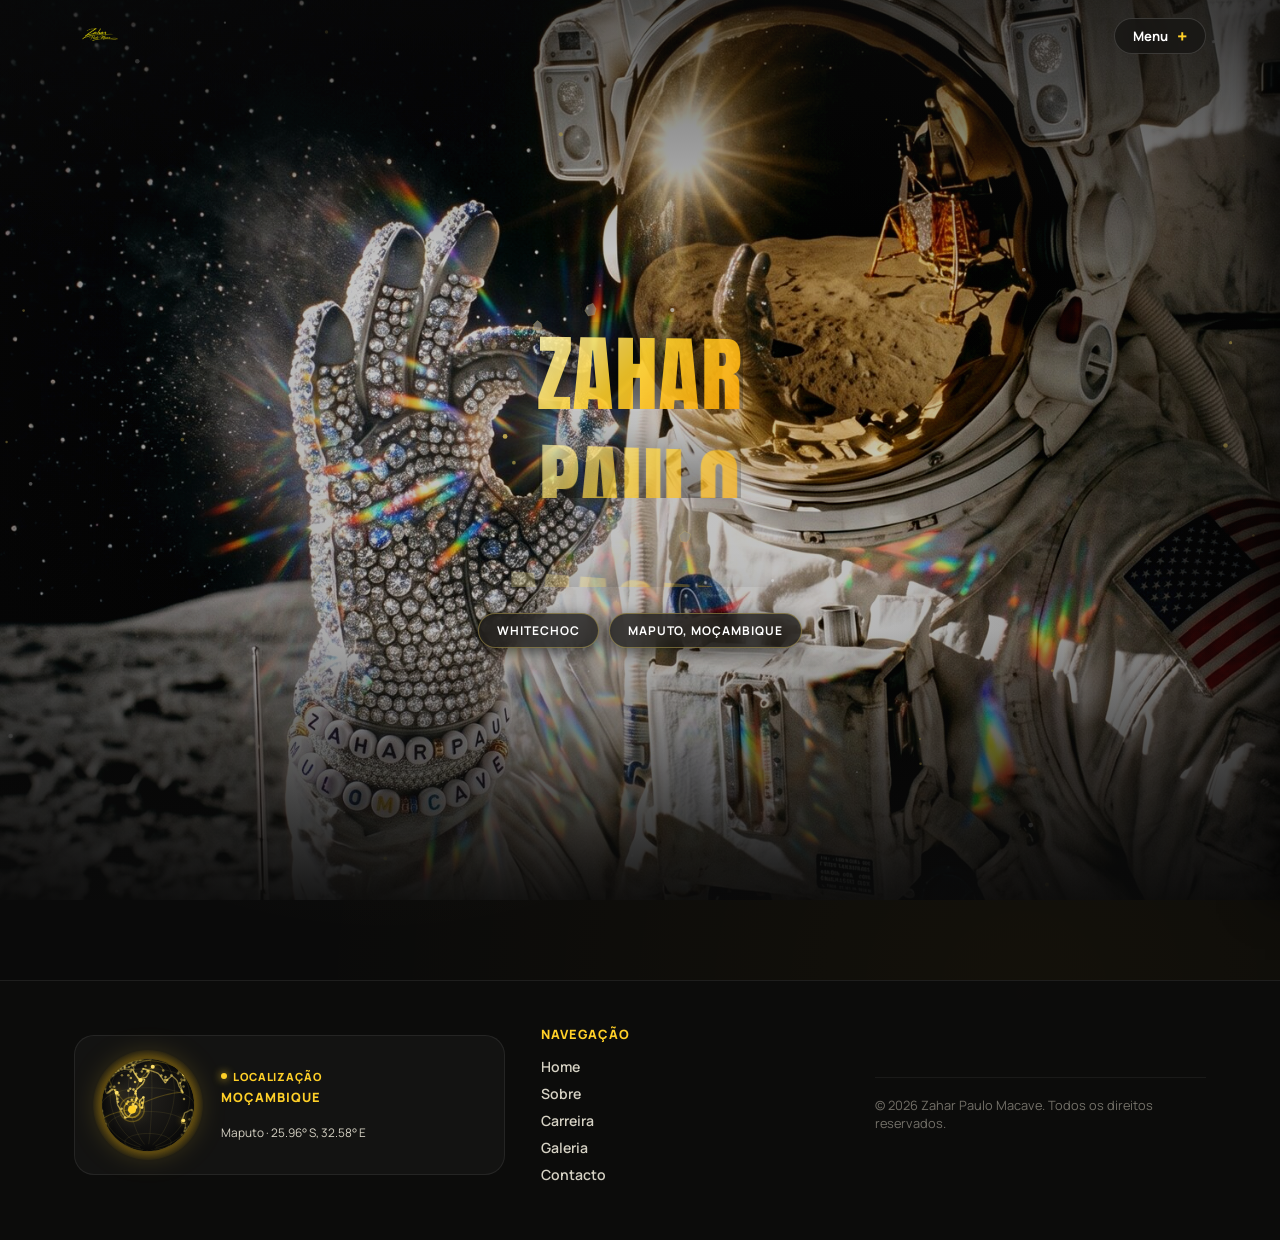
==== index.html @ 715738e6 "initial commit" ====
<!DOCTYPE html>
<html lang="pt-PT">
<head>
  <meta charset="UTF-8">
  <meta name="viewport" content="width=device-width, initial-scale=1.0">
  <title data-i18n-title="page.title.home">Zahar Paulo Macave</title>
  <meta name="description" content="Portfólio de Zahar Paulo Macave — Especialista Linux, ERPNext e Desenvolvedor de Sistemas.">
  
  <!-- Favicons -->
  <link rel="apple-touch-icon" sizes="180x180" href="signature/favicon_io/apple-touch-icon.png">
  <link rel="icon" type="image/png" sizes="32x32" href="signature/favicon_io/favicon-32x32.png">
  <link rel="icon" type="image/png" sizes="16x16" href="signature/favicon_io/favicon-16x16.png">
  <link rel="shortcut icon" href="signature/favicon_io/favicon.ico">

  <!-- Google Fonts -->
  <link rel="preconnect" href="https://fonts.googleapis.com">
  <link rel="preconnect" href="https://fonts.gstatic.com" crossorigin>
  <link href="https://fonts.googleapis.com/css2?family=Anton&family=Fraunces:ital,opsz,wght@0,9..144,400;0,9..144,500;0,9..144,600;0,9..144,700;1,9..144,500&family=Manrope:wght@400;500;600;700;800&display=swap" rel="stylesheet">
  <link rel="stylesheet" href="assets/css/style.css">
</head>
<body>

  <!-- LOADING SCREEN -->
  <div id="loader">
    <div class="loader-mark" id="loaderMark">
      <img src="assets/signature/ChatGPT Image May 13, 2026, 08_46_43 PM.png" alt="Zahar Paulo Macave">
    </div>
    <div class="loader-bar-track"><div class="loader-bar-fill" id="loaderFill"></div></div>
    <div class="loader-caption" data-i18n="home.loader_caption">Quem anda com sabios, será sabio</div>
  </div>

  <div id="site">
    <header class="site-header">
      <div class="wrap nav-inner">
        <a href="index.html" class="logo" data-page="home">
          <img src="assets/signature/ChatGPT Image May 13, 2026, 08_46_43 PM.png" alt="Zahar Paulo Macave">
        </a>
        <button class="menu-btn" id="menuBtn" aria-label="Abrir menu" aria-expanded="false" aria-controls="menuPanel">
          <span data-i18n="nav.menu">Menu</span> <span class="menu-btn-plus">+</span>
        </button>
      </div>
    </header>

    <div class="menu-backdrop" id="menuBackdrop"></div>
    <div class="menu-panel" id="menuPanel">
      <div class="menu-panel-top">
        <button class="menu-close" id="menuCloseBtn" aria-label="Fechar menu">
          <span data-i18n="nav.close">Fechar</span> <span class="menu-close-x">✕</span>
        </button>
      </div>
      <nav class="menu-panel-links">
        <a href="index.html" data-page="home"><span data-i18n="nav.home">Home</span><sup>01</sup></a>
        <a href="about.html" data-page="sobre"><span data-i18n="nav.about">Sobre</span><sup>02</sup></a>
        <a href="skills.html" data-page="carreira"><span data-i18n="nav.career">Carreira</span><sup>03</sup></a>
        <a href="galeria.html" data-page="galeria"><span data-i18n="nav.gallery">Galeria</span><sup>04</sup></a>
        <a href="contacto.html" data-page="contacto"><span data-i18n="nav.contact">Contacto</span><sup>05</sup></a>
      </nav>
      <div class="menu-panel-lang">
        <span data-i18n="lang.label">Idioma</span>
        <div class="lang-toggle">
          <button class="lang-opt active" data-lang="pt">PT</button>
          <span>/</span>
          <button class="lang-opt" data-lang="en">EN</button>
        </div>
      </div>
    </div>

    <main class="wrap">
      <!-- HOME -->
      <section class="page active" id="page-home">
        <div class="home-hero">
          <div class="home-hero-bg">
            <div class="home-bg-img" style="background-image: url('assets/imgs/pessoais/u4vl2.jpg');"></div>
            <canvas id="spaceParticles" class="home-space-canvas"></canvas>
            <div class="home-bg-overlay"></div>
          </div>
          <div class="wrap home-hero-inner">
            <div class="home-name">
              <div class="name-line-wrap"><span class="home-name-line">Zahar</span></div>
              <div class="name-line-wrap"><span class="home-name-line">Paulo</span></div>
              <div class="name-line-wrap"><span class="home-name-line">Macave</span></div>
              <div class="home-tag">
                <span class="tag-pill" data-i18n="home.tagline">Prince</span>
                <span class="tag-pill" data-i18n="home.location">Maputo, Moçambique</span>
              </div>
            </div>
          </div>
        </div>
      </section>
    </main>

    <footer class="site-footer">
      <div class="wrap">
        <div class="footer-top">
          <!-- Coluna 1: Globo Terrestre Interativo apontando para Moçambique / África -->
          <div class="footer-col">
            <div class="globe-card">
              <div class="globe-canvas-wrap">
                <canvas id="footerGlobe" width="110" height="110"></canvas>
              </div>
              <div class="globe-details">
                <span class="globe-tag">Localização</span>
                <h4 class="globe-country">Moçambique</h4>
                <span class="globe-geo">Maputo · 25.96° S, 32.58° E</span>
              </div>
            </div>
          </div>

          <!-- Coluna 2: Navegação -->
          <div class="footer-col">
            <h4 data-i18n="footer.nav.title">Navegação</h4>
            <div class="footer-links">
              <a href="index.html" data-i18n="nav.home">Home</a>
              <a href="about.html" data-i18n="nav.about">Sobre</a>
              <a href="skills.html" data-i18n="nav.career">Carreira</a>
              <a href="galeria.html" data-i18n="nav.gallery">Galeria</a>
              <a href="contacto.html" data-i18n="nav.contact">Contacto</a>
            </div>
          </div>

          

        <div class="footer-bottom">
          <p>© <span id="year"></span> Zahar Paulo Macave. <span data-i18n="footer.rights">Todos os direitos reservados.</span></p>
        </div>
      </div>
    </footer>
  </div>

  <script src="https://cdnjs.cloudflare.com/ajax/libs/gsap/3.12.5/gsap.min.js"></script>
  <script src="assets/js/index.js"></script>
</body>
</html>
---- assets/css/style.css ----
:root{
    --bg:#FAF9F5;
    --bg-alt:#F2F0E9;
    --ink:#1C1B18;
    --muted:#D6D2C4;
    --line:rgba(255,255,255,0.1);
    --card:#161513;

    /* PALETA AMARELO COM GRADIENTE */
    --yellow-light:#FFF275;
    --yellow:#FFD028;
    --yellow-deep:#F5AF19;
    --yellow-dark:#E6A100;
    --yellow-grad:linear-gradient(135deg, #FFE169 0%, #FFB800 60%, #FFA000 100%);
    --yellow-grad-text:linear-gradient(135deg, #FFF7B2 0%, #FFD028 45%, #FFA500 100%);
    --yellow-glow:rgba(255, 184, 0, 0.35);

    --green:#8FE3A0;
    --green-deep:#4CAF6C;
    --coral:#FF9E6D;
    --coral-deep:#E77A45;
    --radius-lg:24px;
    --radius-md:16px;
    --radius-sm:10px;
    --shadow:0 1px 2px rgba(0,0,0,0.3), 0 14px 32px -12px rgba(0,0,0,0.5);

    --home-bg:#0A0A0A;
    --home-bg-2:#141311;
  }

  *{margin:0;padding:0;box-sizing:border-box;}

  html{
    scroll-behavior:smooth;
  }

  body{
    font-family:'Manrope', sans-serif;
    background:
      radial-gradient(ellipse at 30% 20%, rgba(255,225,105,0.06), transparent 50%),
      radial-gradient(ellipse at 80% 80%, rgba(255,184,0,0.04), transparent 50%),
      var(--home-bg);
    color:#FFFFFF;
    min-height:100vh;
    display:flex;
    flex-direction:column;
    overflow-x:hidden;
    -webkit-font-smoothing:antialiased;
  }

  body.page-about{
    background:
      linear-gradient(rgba(10, 10, 10, 0.78), rgba(10, 10, 10, 0.85)),
      url('../imgs/background/download (4).jpg') no-repeat center center / cover fixed;
  }

  body.page-about .plain-card{
    background:rgba(21,20,18,0.85);
    backdrop-filter:blur(8px);
    -webkit-backdrop-filter:blur(8px);
  }

  body.page-gallery{
    background:
      linear-gradient(rgba(10, 10, 10, 0.8), rgba(10, 10, 10, 0.88)),
      url('../imgs/background/Taehyun.jpg') no-repeat center center / cover fixed;
  }

  body.page-skills{
    background:
      linear-gradient(rgba(10, 10, 10, 0.8), rgba(10, 10, 10, 0.88)),
      url('../imgs/background/Lego\ The\ Matrix.jpg') no-repeat center center / cover fixed;
  }

  body.page-contact{
    background:
      linear-gradient(rgba(10, 10, 10, 0.8), rgba(10, 10, 10, 0.88)),
      url('../imgs/background/344455071523983609.jpg') no-repeat center center / cover fixed;
  }

  h1,h2,h3,.display{
    font-family:'Fraunces', serif;
    letter-spacing:-0.01em;
    color:#FFFFFF;
  }

  a{color:inherit;text-decoration:none;}
  ul{list-style:none;}
  button{font-family:inherit;cursor:pointer;}

  /* ---------------- LOADING SCREEN ---------------- */
  #loader{
    position:fixed;inset:0;
    background:var(--home-bg);
    z-index:9999;
    display:flex;
    flex-direction:column;
    align-items:center;
    justify-content:center;
    gap:24px;
    opacity:1;
    visibility:visible;
    transition:opacity .7s cubic-bezier(.4,0,.2,1), visibility .7s cubic-bezier(.4,0,.2,1);
  }
  #loader.hidden{
    opacity:0;
    visibility:hidden;
    pointer-events:none;
  }

  .loader-mark{
    width:min(55vw, 320px);
  }
  .loader-mark img{
    width:100%;
    height:auto;
    display:block;
    filter:invert(80%) sepia(85%) saturate(1400%) hue-rotate(350deg) brightness(105%) contrast(105%);
    clip-path:inset(0 100% 0 0);
    animation:signIn 1.6s cubic-bezier(.2,.8,.2,1) forwards;
  }
  @keyframes signIn{to{clip-path:inset(0 0% 0 0);}}

  .loader-bar-track{
    width:180px;
    height:5px;
    border-radius:99px;
    background:rgba(255,255,255,0.12);
    overflow:hidden;
  }
  .loader-bar-fill{
    height:100%;
    width:0%;
    border-radius:99px;
    background:var(--yellow-grad);
    transition:width .15s linear;
  }
  .loader-caption{
    font-size:.75rem;
    letter-spacing:.14em;
    text-transform:uppercase;
    color:var(--muted);
    font-weight:600;
  }

  #site{
    opacity:1;
    min-height:100vh;
    display:flex;
    flex-direction:column;
    justify-content:space-between;
    transition:opacity .4s ease;
  }

  /* ---------------- LAYOUT / CHIP ---------------- */
  .wrap{
    max-width:1180px;
    width:100%;
    margin:0 auto;
    padding:0 24px;
  }
  main.wrap{
    padding-top:100px;
    flex:1;
  }

  .chip{
    display:inline-flex;
    align-items:center;
    gap:8px;
    background:rgba(255, 208, 40, 0.08);
    border:1px solid rgba(255, 208, 40, 0.25);
    color:var(--yellow);
    font-size:.7rem;
    font-weight:800;
    letter-spacing:.08em;
    text-transform:uppercase;
    padding:5px 14px;
    border-radius:99px;
  }
  .chip.alt{
    background:rgba(255, 255, 255, 0.05);
    border:1px solid rgba(255, 255, 255, 0.15);
    color:#E2DFD8;
  }
  .chip.coral{background:rgba(255, 158, 109, 0.1); border:1px solid rgba(255, 158, 109, 0.3); color:var(--coral);}
  .chip.outline{background:rgba(255,255,255,0.05);border:1px solid rgba(255,255,255,0.12);color:#E2DFD8;}

  /* ---------------- HEADER (TRANSPARENTE) ---------------- */
  header.site-header{
    position:fixed;top:0;left:0;right:0;z-index:300;
    background:transparent;
    backdrop-filter:none;
    -webkit-backdrop-filter:none;
    border-bottom:none;
    pointer-events:none;
  }
  header.site-header .nav-inner{
    max-width:1180px;
    margin:0 auto;
    padding:18px 24px;
    display:flex;
    align-items:center;
    justify-content:space-between;
    pointer-events:auto;
  }
  .logo{
    display:flex;align-items:center;
  }
  .logo img{
    height:36px;
    width:auto;
    display:block;
    filter:invert(80%) sepia(85%) saturate(1400%) hue-rotate(350deg) brightness(105%) contrast(105%);
    transition:transform .25s ease;
  }
  .logo:hover img{
    transform:scale(1.04);
  }

  /* ---- Menu Button (Leve & Ágil) ---- */
  .menu-btn{
    display:inline-flex;
    align-items:center;gap:8px;
    background:rgba(24,23,21,0.85);
    backdrop-filter:blur(10px);
    -webkit-backdrop-filter:blur(10px);
    color:#fff;
    border:1px solid rgba(255,255,255,0.15);
    padding:8px 18px;
    border-radius:99px;
    font-size:.82rem;
    font-weight:700;
    letter-spacing:.02em;
    transition:transform .2s ease, border-color .2s ease, box-shadow .2s ease, background .2s ease;
    cursor:pointer;
  }
  .menu-btn:hover{
    background:#22201D;
    border-color:var(--yellow);
    transform:translateY(-1px);
    box-shadow:0 4px 16px -2px var(--yellow-glow);
  }
  .menu-btn:active{
    transform:scale(0.97);
  }
  .menu-btn-plus{
    display:inline-block;
    color:var(--yellow);
    font-size:1.15rem;
    line-height:1;
    font-weight:800;
    transition:transform .3s ease;
  }
  .menu-btn.open .menu-btn-plus{
    transform:rotate(135deg);
  }

  /* ---- Sliding Menu Panel (Leve, Rápido e Elegante) ---- */
  .menu-backdrop{
    position:fixed;inset:0;
    background:rgba(0,0,0,0.6);
    z-index:490;
    opacity:0;visibility:hidden;
    transition:opacity .3s ease, visibility .3s ease;
  }
  .menu-backdrop.open{
    opacity:1;visibility:visible;
  }

  .menu-panel{
    position:fixed;top:0;right:0;bottom:0;
    width:min(340px, 85vw);
    background:#141312;
    border-left:1px solid rgba(255,255,255,0.1);
    z-index:500;
    padding:22px 26px 28px;
    display:flex;flex-direction:column;
    transform:translateX(100%);
    transition:transform .32s cubic-bezier(0.2, 0.9, 0.3, 1);
    box-shadow:-15px 0 40px rgba(0,0,0,0.6);
    will-change:transform;
  }
  .menu-panel.open{
    transform:translateX(0);
  }

  .menu-panel-top{
    display:flex;justify-content:flex-end;align-items:center;
    margin-bottom:20px;
  }
  .menu-close{
    display:inline-flex;
    align-items:center;gap:8px;
    background:rgba(24,23,21,0.85);
    backdrop-filter:blur(10px);
    -webkit-backdrop-filter:blur(10px);
    color:#fff;
    border:1px solid rgba(255,255,255,0.15);
    padding:8px 18px;
    border-radius:99px;
    font-size:.82rem;
    font-weight:700;
    letter-spacing:.02em;
    transition:transform .2s ease, border-color .2s ease, box-shadow .2s ease, background .2s ease;
    cursor:pointer;
  }
  .menu-close:hover{
    background:#22201D;
    border-color:var(--yellow);
    transform:translateY(-1px);
    box-shadow:0 4px 16px -2px var(--yellow-glow);
  }
  .menu-close:active{
    transform:scale(0.97);
  }
  .menu-close-x{
    display:inline-block;
    color:var(--yellow);
    font-size:1.15rem;
    line-height:1;
    font-weight:800;
    transition:transform .3s ease;
  }
  .menu-close:hover .menu-close-x{
    transform:rotate(90deg);
  }

  /* ---- Menu Links ---- */
  .menu-panel-links{
    display:flex;flex-direction:column;
    gap:4px;
    flex:1;
    justify-content:center;
  }
  .menu-panel-links a{
    display:flex;align-items:baseline;justify-content:space-between;
    text-align:left;background:none;border:none;
    font-family:'Anton', sans-serif;
    font-weight:400;
    text-transform:uppercase;
    letter-spacing:.02em;
    font-size:clamp(1.6rem, 5vw, 2.1rem);
    color:rgba(255,255,255,0.8);
    padding:10px 8px;
    border-radius:8px;
    transition:color .2s ease, transform .2s ease, background .2s ease;
  }
  .menu-panel-links a sup{
    font-family:'Manrope',sans-serif;
    font-size:.75rem;
    font-weight:800;
    color:var(--yellow);
    transition:color .2s ease;
  }
  .menu-panel-links a:hover{
    color:var(--yellow-light);
    transform:translateX(6px);
    background:rgba(255,255,255,0.03);
  }
  .menu-panel-links a:hover sup{
    color:#fff;
  }
  .menu-panel-links a.active{
    background:var(--yellow-grad-text);
    -webkit-background-clip:text;
    -webkit-text-fill-color:transparent;
  }
  .menu-panel-links a.active sup{
    color:var(--yellow);
    -webkit-text-fill-color:var(--yellow);
  }

  /* ---- Menu Language Box ---- */
  .menu-panel-lang{
    display:flex;align-items:center;justify-content:space-between;
    border:1px solid rgba(255,255,255,0.1);
    border-radius:99px;
    padding:10px 18px;
    margin-top:16px;
    background:rgba(255,255,255,0.03);
  }
  .menu-panel-lang > span{
    font-size:.7rem;font-weight:800;letter-spacing:.08em;text-transform:uppercase;color:var(--muted);
  }
  .lang-toggle{display:flex;align-items:center;gap:4px;font-size:.82rem;font-weight:700;color:var(--muted);}
  .lang-opt{
    background:none;border:none;color:var(--muted);font-weight:700;font-size:.82rem;
    padding:4px 9px;border-radius:99px;
    transition:all .2s ease;
    cursor:pointer;
  }
  .lang-opt:hover{color:#fff;}
  .lang-opt.active{
    color:#141311;
    background:var(--yellow-grad);
    font-weight:800;
    box-shadow:0 2px 8px var(--yellow-glow);
  }

  /* ---------------- PAGES ---------------- */
  .page{
    display:block;
    animation:fadeUp .4s ease both;
  }
  @keyframes fadeUp{from{opacity:0;transform:translateY(10px);}to{opacity:1;transform:translateY(0);}}

  section{padding:40px 0 80px;}
  .section-tight{padding:20px 0 80px;}

  .eyebrow-row{
    display:flex;align-items:center;gap:14px;margin-bottom:16px;
  }
  .eyebrow-row .rule{flex:1;height:1px;background:var(--line);}

  h2.section-title{
    font-size:clamp(1.8rem,3.2vw,2.6rem);
    font-weight:600;
    max-width:680px;
    margin-bottom:12px;
    line-height:1.2;
    color:#FFFFFF;
  }
  p.section-lede{
    color:#E2DFD8;
    font-size:1.05rem;
    max-width:640px;
    line-height:1.65;
    font-weight:400;
  }

  .btn{
    display:inline-flex;align-items:center;gap:8px;
    padding:12px 24px;
    border-radius:99px;
    font-weight:800;
    font-size:.88rem;
    border:none;
    transition:all .2s ease;
    cursor:pointer;
  }
  .btn-primary{
    background:var(--yellow-grad);
    color:#141311;
  }
  .btn-primary:hover{
    transform:translateY(-2px);
    box-shadow:0 6px 20px -2px var(--yellow-glow);
  }
  .btn-ghost{background:transparent;border:1.5px solid rgba(255,255,255,0.2);color:#fff;}
  .btn-ghost:hover{border-color:var(--yellow);color:var(--yellow);}

  /* ---- HOME HERO (Imagem Compacta) ---- */
  #page-home{padding-top:0;margin-top:-100px;}
  .home-hero{
    position:relative;
    margin:-100px calc(50% - 50vw) 0;
    width:100vw;
    min-height:100vh;
    background:var(--home-bg);
    overflow:hidden;
    display:flex;
    align-items:center;
    padding:100px 0 30px;
  }
  .home-hero-bg{
    position:absolute;
    inset:0;
    width:100%;
    height:100%;
    overflow:hidden;
    pointer-events:none;
  }
  .home-bg-img{
    position:absolute;
    inset:0;
    width:100%;
    height:100%;
    background-size:cover;
    background-position:center center;
    background-repeat:no-repeat;
    opacity:0.96;
    filter:contrast(1.1) brightness(0.96);
  }
  .home-space-canvas{
    position:absolute;
    inset:0;
    width:100%;
    height:100%;
    z-index:2;
    pointer-events:none;
  }
  .home-bg-overlay{
    position:absolute;
    inset:0;
    z-index:3;
    background:
      linear-gradient(to bottom, rgba(10,10,10,0.6) 0%, rgba(10,10,10,0.15) 30%, rgba(10,10,10,0.2) 70%, rgba(10,10,10,0.92) 100%),
      radial-gradient(circle at 50% 45%, transparent 35%, rgba(10,10,10,0.55) 100%);
    pointer-events:none;
  }
  .home-hero-inner{
    position:relative;
    z-index:4;
    width:100%;
    display:flex;
    flex-direction:column;
    justify-content:center;
    align-items:center;
    text-align:center;
    min-height:calc(100vh - 160px);
  }
  .home-name{
    display:flex;
    flex-direction:column;
    align-items:center;
    gap:2px;
    perspective:1000px;
  }
  .name-line-wrap{
    overflow:hidden;
    display:block;
    padding-bottom:4px;
  }
  .home-name-line{
    font-family:'Anton', sans-serif;
    font-weight:400;
    text-transform:uppercase;
    background:var(--yellow-grad-text);
    -webkit-background-clip:text;
    -webkit-text-fill-color:transparent;
    font-size:clamp(2.8rem, 7vw, 5.4rem);
    line-height:.96;
    letter-spacing:.005em;
    display:block;
    filter:drop-shadow(0 4px 20px rgba(0,0,0,0.9));
    will-change:transform, opacity;
  }
  
  .home-tag{
    display:flex;
    align-items:center;
    justify-content:center;
    gap:10px;
    margin-top:24px;
    flex-wrap:wrap;
  }
  .home-tag .tag-pill{
    background:rgba(20,19,18,0.75);
    backdrop-filter:blur(8px);
    -webkit-backdrop-filter:blur(8px);
    border:1px solid rgba(255,225,105,0.35);
    color:#fff;
    font-size:.75rem;
    font-weight:700;
    letter-spacing:.08em;
    text-transform:uppercase;
    padding:8px 18px;
    border-radius:99px;
    box-shadow:0 4px 16px rgba(0,0,0,0.6);
  }

  @media (max-width:900px){
    .home-hero{align-items:center;padding-top:130px;}
    .home-hero-inner{min-height:auto;padding-bottom:40px;}
    .home-bg-img{background-position:center center;}
    .home-tag{margin-top:20px;}
  }

  /* ---- GENERIC CARD GRID (Sobre / Pessoal) ---- */
  .grid-2{display:grid;grid-template-columns:1fr 1fr;gap:20px;}
  .grid-3{display:grid;grid-template-columns:repeat(3,1fr);gap:20px;}
  @media (max-width:860px){.grid-2, .grid-3{grid-template-columns:1fr;}}

  .plain-card{
    background:#151412;
    border:1px solid rgba(255,255,255,0.1);
    border-radius:var(--radius-md);
    padding:24px;
    box-shadow:var(--shadow);
    transition:border-color .25s ease, transform .25s ease;
  }
  .plain-card:hover{
    border-color:var(--yellow);
    transform:translateY(-3px);
  }
  .plain-card h3{font-size:1.18rem;font-weight:600;margin-bottom:8px;color:#FFFFFF;}
  .plain-card p{color:#DDD9CE;font-size:.94rem;line-height:1.6;}

  .moz-card{
    display:flex;
    flex-direction:column;
    gap:6px;
    position:relative;
  }
  .moz-card-icon{
    font-size:2rem;
    line-height:1;
    margin-bottom:6px;
  }

  /* ---- IDIOMAS / GRAPHIC BARS ---- */
  .lang-card{
    display:flex;
    flex-direction:column;
    justify-content:space-between;
  }
  .lang-card-header{
    display:flex;
    align-items:center;
    justify-content:space-between;
    margin-bottom:14px;
  }
  .lang-badge{
    display:inline-block;
    font-size:.7rem;
    font-weight:700;
    letter-spacing:.06em;
    text-transform:uppercase;
    padding:3px 10px;
    border-radius:99px;
    margin-top:4px;
    background:rgba(255, 255, 255, 0.05);
    border:1px solid rgba(255, 255, 255, 0.12);
    color:var(--muted);
  }
  .lang-badge.native{
    background:rgba(255, 208, 40, 0.08);
    border:1px solid rgba(255, 208, 40, 0.25);
    color:var(--yellow);
  }
  .lang-badge.intermediate{
    background:rgba(255, 255, 255, 0.05);
    border:1px solid rgba(255, 255, 255, 0.15);
    color:#D0CCC0;
  }
  .lang-percent{
    font-family:'Manrope', sans-serif;
    font-weight:800;
    font-size:1.2rem;
    color:var(--yellow);
    letter-spacing:.02em;
  }
  .lang-bar-track{
    width:100%;
    height:6px;
    border-radius:99px;
    background:rgba(255,255,255,0.08);
    overflow:hidden;
    position:relative;
  }
  .lang-bar-fill{
    height:100%;
    border-radius:99px;
    background:var(--yellow-grad);
    transition:width 1s cubic-bezier(0.2, 0.8, 0.2, 1);
  }

  .avatar{
    width:96px;height:96px;border-radius:22px;
    background:var(--yellow-grad);
    display:flex;align-items:center;justify-content:center;
    font-family:'Fraunces',serif;font-size:2rem;font-weight:800;color:#141311;
    box-shadow:var(--shadow);
    flex-shrink:0;
  }
  .about-head{display:flex;gap:20px;align-items:center;margin-bottom:32px;flex-wrap:wrap;}

  .tag-row{display:flex;flex-wrap:wrap;gap:8px;margin-top:14px;}

  /* ---- SKILLS SHOWCASE & INFINITE MARQUEE ---- */
  .skills-showcase-section{
    margin-bottom:48px;
    padding:10px 0 24px;
    background:transparent;
    border:none;
    position:relative;
    overflow:hidden;
  }

  .skills-showcase-header{
    text-align:center;
    margin-bottom:34px;
    position:relative;
    z-index:2;
  }

  .skills-neon-title{
    font-family:'Fraunces', 'Anton', serif;
    font-size:clamp(2.4rem, 6vw, 3.8rem);
    font-weight:900;
    letter-spacing:0.08em;
    text-transform:uppercase;
    color:var(--yellow);
    background:var(--yellow-grad-text);
    -webkit-background-clip:text;
    -webkit-text-fill-color:transparent;
    filter:drop-shadow(0 0 20px rgba(255, 208, 40, 0.45));
    margin-bottom:8px;
    line-height:1.1;
  }

  .skills-showcase-subtitle{
    font-size:1.05rem;
    color:#E2DFD8;
    font-weight:500;
    letter-spacing:0.03em;
  }

  .marquee-wrapper{
    display:flex;
    flex-direction:column;
    gap:22px;
    width:100%;
    overflow:hidden;
    position:relative;
    z-index:2;
    mask-image:linear-gradient(to right, transparent 0%, black 8%, black 92%, transparent 100%);
    -webkit-mask-image:linear-gradient(to right, transparent 0%, black 8%, black 92%, transparent 100%);
  }

  .marquee-row{
    display:flex;
    overflow:hidden;
    user-select:none;
    -webkit-user-select:none;
    width:100%;
  }

  .marquee-track{
    display:flex;
    align-items:center;
    gap:22px;
    width:max-content;
    will-change:transform;
  }

  .marquee-left .marquee-track{
    animation:marqueeLeft 28s linear infinite;
  }

  .marquee-right .marquee-track{
    animation:marqueeRight 28s linear infinite;
  }

  .marquee-row:hover .marquee-track{
    animation-play-state:paused;
  }

  @keyframes marqueeLeft{
    0%{transform:translate3d(0, 0, 0);}
    100%{transform:translate3d(-50%, 0, 0);}
  }

  @keyframes marqueeRight{
    0%{transform:translate3d(-50%, 0, 0);}
    100%{transform:translate3d(0, 0, 0);}
  }

  .tech-badge{
    width:66px;
    height:66px;
    border-radius:18px;
    background:rgba(255, 255, 255, 0.035);
    border:1px solid rgba(255, 255, 255, 0.07);
    display:flex;
    align-items:center;
    justify-content:center;
    position:relative;
    transition:transform .28s ease, border-color .28s ease, box-shadow .28s ease, background .28s ease;
    flex-shrink:0;
    cursor:pointer;
    box-shadow:0 4px 14px rgba(0,0,0,0.25);
  }

  .tech-badge-icon{
    width:42px;
    height:42px;
    display:flex;
    align-items:center;
    justify-content:center;
  }

  .tech-badge-icon img{
    max-width:100%;
    max-height:100%;
    width:auto;
    height:auto;
    object-fit:contain;
    display:block;
    border-radius:6px;
    filter:drop-shadow(0 2px 5px rgba(0,0,0,0.4));
    transition:transform .28s ease, filter .28s ease;
  }

  .tech-badge:hover{
    transform:translateY(-6px) scale(1.12);
    border-color:var(--yellow);
    background:rgba(255, 208, 40, 0.12);
    box-shadow:0 12px 28px -4px rgba(255, 208, 40, 0.35), 0 0 16px var(--yellow-glow);
  }

  .tech-badge:hover .tech-badge-icon img{
    transform:scale(1.08);
  }

  .tech-badge-name{
    position:absolute;
    bottom:-30px;
    left:50%;
    transform:translateX(-50%) translateY(4px);
    background:#161513;
    border:1px solid rgba(255, 208, 40, 0.45);
    color:#FFFFFF;
    font-size:.72rem;
    font-weight:700;
    padding:4px 8px;
    border-radius:6px;
    white-space:nowrap;
    opacity:0;
    pointer-events:none;
    transition:opacity .2s ease, transform .2s ease;
    z-index:20;
    box-shadow:0 6px 14px rgba(0,0,0,0.7);
  }

  .tech-badge:hover .tech-badge-name{
    opacity:1;
    transform:translateX(-50%) translateY(0);
  }

  .project-tags{
    display:flex;
    flex-wrap:wrap;
    gap:6px;
    margin-top:12px;
  }
  .p-tag{
    font-size:.7rem;
    font-weight:700;
    color:var(--yellow);
    background:rgba(255, 208, 40, 0.08);
    border:1px solid rgba(255, 208, 40, 0.2);
    padding:3px 10px;
    border-radius:99px;
    letter-spacing:.02em;
  }

  /* ---- PROJETOS DESENVOLVIDOS (CARDS VERTICAIS EM GRID 3 COLUNAS) ---- */
  .projects-grid{
    display:grid;
    grid-template-columns:repeat(3, 1fr);
    gap:22px;
    margin-top:24px;
    margin-bottom:48px;
  }
  @media (max-width:990px){
    .projects-grid{
      grid-template-columns:repeat(2, 1fr);
    }
  }
  @media (max-width:640px){
    .projects-grid{
      grid-template-columns:1fr;
    }
  }

  .project-card{
    background:#141312;
    border:1px solid rgba(255,255,255,0.08);
    border-radius:22px;
    overflow:hidden;
    display:flex;
    flex-direction:column;
    height:100%;
    box-shadow:var(--shadow);
    transition:transform .3s ease, border-color .3s ease, box-shadow .3s ease;
  }
  .project-card:hover{
    transform:translateY(-6px);
    border-color:var(--yellow);
    box-shadow:0 18px 40px -10px rgba(0,0,0,0.8), 0 0 20px -4px var(--yellow-glow);
  }

  .project-card-media{
    position:relative;
    background:#0E0D0C;
    overflow:hidden;
    display:flex;
    align-items:center;
    justify-content:center;
    height:210px;
    width:100%;
    flex-shrink:0;
    border-bottom:1px solid rgba(255,255,255,0.06);
  }

  .project-card-media img{
    width:100%;
    height:100%;
    object-fit:cover;
    display:block;
    transition:transform .5s cubic-bezier(0.2, 0.8, 0.2, 1);
  }
  .project-card:hover .project-card-media img{
    transform:scale(1.05);
  }

  .project-card-body{
    padding:24px 22px;
    display:flex;
    flex-direction:column;
    justify-content:space-between;
    background:#161513;
  }
  .project-card-meta{
    margin-bottom:0;
  }
  .project-card-category{
    font-size:.76rem;
    font-weight:800;
    letter-spacing:.08em;
    text-transform:uppercase;
    color:var(--yellow);
    display:inline-block;
    margin-bottom:8px;
  }
  .project-card-title{
    font-size:1.24rem;
    font-weight:700;
    color:#FFFFFF;
    font-family:'Fraunces', serif;
    margin-bottom:10px;
    line-height:1.3;
    letter-spacing:-0.01em;
  }
  .project-card-desc{
    font-size:.92rem;
    color:#E0DCD3;
    line-height:1.6;
    margin-bottom:0;
    font-weight:400;
  }

  @media (max-width:768px){
    .skills-showcase-section{padding:10px 0 20px;margin-bottom:34px;}
    .skills-neon-title{font-size:2.2rem;}
    .skills-showcase-subtitle{font-size:.9rem;margin-bottom:24px;}
    .tech-badge{width:56px;height:56px;border-radius:14px;}
    .tech-badge-icon{width:34px;height:34px;}
    .marquee-track{gap:16px;}
    .marquee-wrapper{gap:16px;}
  }

  /* ---- TIMELINE (Carreira & Projetos) ---- */
  .timeline{position:relative;padding-left:32px;}
  .timeline::before{
    content:"";position:absolute;left:8px;top:6px;bottom:6px;width:2px;background:rgba(255,255,255,0.1);
  }
  .t-item{position:relative;padding-bottom:40px;}
  .t-item:last-child{padding-bottom:0;}
  .t-dot{
    position:absolute;left:-32px;top:2px;
    width:18px;height:18px;border-radius:6px;
    background:var(--yellow-grad);
    border:3px solid var(--home-bg);
    box-shadow:0 0 0 1px rgba(255,225,105,0.3);
  }
  .t-item:nth-child(3n+2) .t-dot{background:var(--green);}
  .t-item:nth-child(3n) .t-dot{background:var(--coral);}
  .t-period{font-size:.74rem;font-weight:800;letter-spacing:.08em;text-transform:uppercase;color:var(--yellow);margin-bottom:4px;}
  .t-item h3{font-size:1.2rem;font-weight:600;margin-bottom:6px;color:#FFFFFF;}
  .t-item p{color:var(--muted);font-size:.92rem;line-height:1.6;max-width:660px;}

  /* ---- GALERIA DE FOTOS (POR SECÇÃO / FILTRO) ---- */
  .gal-filters{
    display:flex;
    align-items:center;
    gap:10px;
    margin-bottom:32px;
    flex-wrap:wrap;
  }
  .filter-btn{
    background:rgba(255,255,255,0.05);
    border:1px solid rgba(255,255,255,0.12);
    color:var(--muted);
    padding:8px 18px;
    border-radius:99px;
    font-size:.82rem;
    font-weight:700;
    transition:all .2s ease;
    cursor:pointer;
  }
  .filter-btn:hover{
    color:#fff;
    border-color:var(--yellow);
  }
  .filter-btn.active{
    background:var(--yellow-grad);
    color:#141311;
    font-weight:800;
    border-color:transparent;
    box-shadow:0 2px 10px var(--yellow-glow);
  }

  .gal-photo-grid{
    display:grid;
    grid-template-columns:repeat(auto-fill, minmax(280px, 1fr));
    gap:22px;
  }
  .gal-photo-card{
    position:relative;
    border-radius:18px;
    overflow:hidden;
    background:#141312;
    border:1px solid rgba(255,255,255,0.08);
    aspect-ratio:3/4;
    box-shadow:var(--shadow);
    transition:transform .3s ease, border-color .3s ease, box-shadow .3s ease, opacity .3s ease;
  }
  .gal-photo-card.is-hidden{
    display:none;
  }
  .gal-photo-card:hover{
    transform:translateY(-6px);
    border-color:var(--yellow);
    box-shadow:0 16px 36px -10px rgba(0,0,0,0.8), 0 0 0 1px rgba(255,225,105,0.3);
  }
  .gal-photo-card img{
    width:100%;
    height:100%;
    object-fit:cover;
    display:block;
    transition:transform .5s ease;
  }
  .gal-photo-card:hover img{
    transform:scale(1.06);
  }
  .gal-photo-overlay{
    position:absolute;
    inset:0;
    background:linear-gradient(to top, rgba(10,10,10,0.92) 0%, rgba(10,10,10,0.3) 50%, transparent 100%);
    display:flex;
    flex-direction:column;
    justify-content:flex-end;
    padding:20px;
    opacity:0.92;
    transition:opacity .25s ease;
  }
  .gal-photo-card:hover .gal-photo-overlay{
    opacity:1;
  }
  .gal-photo-badge{
    font-size:.68rem;
    font-weight:800;
    letter-spacing:.08em;
    text-transform:uppercase;
    color:var(--yellow);
    margin-bottom:4px;
  }
  .gal-photo-title{
    font-size:1.05rem;
    font-weight:700;
    color:#FFFFFF;
    font-family:'Fraunces', serif;
  }

  /* ---- CONTACTO ---- */
  .contact-grid{display:grid;grid-template-columns:1.2fr 1fr;gap:36px;}
  @media (max-width:860px){.contact-grid{grid-template-columns:1fr;}}
  .field{margin-bottom:16px;}
  .field label{display:block;font-size:.76rem;font-weight:700;letter-spacing:.05em;text-transform:uppercase;color:var(--muted);margin-bottom:6px;}
  .field input, .field textarea{
    width:100%;
    border:1px solid rgba(255,255,255,0.14);
    border-radius:var(--radius-sm);
    padding:12px 16px;
    font-family:inherit;
    font-size:.92rem;
    background:#151412;
    color:#fff;
    transition:border-color .2s, box-shadow .2s;
  }
  .field textarea{resize:vertical;min-height:120px;}
  .field input:focus, .field textarea:focus{
    outline:none;
    border-color:var(--yellow);
    box-shadow:0 0 0 3px var(--yellow-glow);
  }

  .contact-info-card{
    background:#151412;
    border:1px solid rgba(255,255,255,0.12);
    color:#fff;
    border-radius:var(--radius-lg);
    padding:30px;
    display:flex;flex-direction:column;justify-content:space-between;
    min-height:100%;
  }
  .contact-info-card h3{font-size:1.35rem;font-weight:600;margin-bottom:10px;color:#FFFFFF;}
  .contact-info-card p{color:var(--muted);font-size:.9rem;line-height:1.6;margin-bottom:20px;}
  .contact-links{display:flex;flex-direction:column;gap:10px;}
  .contact-links a{
    display:flex;justify-content:space-between;align-items:center;
    padding:12px 16px;
    background:rgba(255,255,255,0.05);
    border:1px solid rgba(255,255,255,0.08);
    border-radius:var(--radius-sm);
    font-size:.88rem;font-weight:600;
    transition:all .2s ease;
    color:#ffffff;
    text-decoration:none;
  }
  .contact-link-left{
    display:flex;
    align-items:center;
    gap:10px;
  }
  .contact-link-left svg{
    flex-shrink:0;
    transition:transform .2s ease, opacity .2s ease;
    opacity:0.9;
  }
  .contact-link-arrow{
    transition:transform .2s ease;
    display:inline-block;
  }
  .contact-links a:hover{
    background:rgba(255,208,40,0.12);
    border-color:var(--yellow);
    color:var(--yellow-light);
  }
  .contact-links a:hover .contact-link-left svg{
    opacity:1;
    transform:scale(1.1);
  }
  .contact-links a:hover .contact-link-arrow{
    transform:translateX(4px);
  }

  /* ---- RICH FOOTER COM GLOBO TERRESTRE ---- */
  footer.site-footer{
    border-top:1px solid rgba(255,255,255,0.08);
    padding:44px 0 24px;
    margin-top:auto;
    background:rgba(12,12,11,0.92);
  }
  .footer-top{
    display:grid;
    grid-template-columns:1.3fr 0.9fr 1fr;
    gap:36px;
    align-items:center;
    margin-bottom:32px;
  }
  @media (max-width:860px){
    .footer-top{grid-template-columns:1fr;gap:28px;}
  }

  /* Globo Terrestre Card */
  .globe-card{
    display:flex;
    align-items:center;
    gap:18px;
    background:rgba(255,255,255,0.03);
    border:1px solid rgba(255,255,255,0.08);
    border-radius:20px;
    padding:14px 18px;
    transition:border-color .3s ease, box-shadow .3s ease;
  }
  .globe-card:hover{
    border-color:rgba(255,208,40,0.35);
    box-shadow:0 8px 24px -6px rgba(255,208,40,0.15);
  }
  .globe-canvas-wrap{
    position:relative;
    width:110px;
    height:110px;
    flex-shrink:0;
  }
  .globe-canvas-wrap canvas{
    width:110px;
    height:110px;
    display:block;
    border-radius:50%;
    filter:drop-shadow(0 0 14px rgba(255, 208, 40, 0.25));
    cursor:grab;
    touch-action:none;
    user-select:none;
  }
  .globe-canvas-wrap canvas:active{
    cursor:grabbing;
  }
  .globe-details{
    display:flex;
    flex-direction:column;
    gap:4px;
  }
  .globe-tag{
    font-size:.7rem;
    font-weight:800;
    letter-spacing:.08em;
    text-transform:uppercase;
    color:var(--yellow);
    display:flex;
    align-items:center;
    gap:6px;
  }
  .globe-tag::before{
    content:"";
    width:6px;
    height:6px;
    border-radius:50%;
    background:var(--yellow);
    box-shadow:0 0 8px var(--yellow);
    animation:pulseDot 2s infinite;
  }
  .globe-country{
    font-size:1.05rem;
    font-weight:700;
    color:#FFFFFF;
    font-family:'Fraunces', serif;
  }
  .globe-geo{
    font-size:.74rem;
    color:var(--muted);
    font-family:'Manrope', monospace, sans-serif;
  }

  .footer-col h4{
    font-size:.8rem;
    font-weight:800;
    letter-spacing:.08em;
    text-transform:uppercase;
    color:var(--yellow);
    margin-bottom:14px;
    font-family:'Manrope', sans-serif;
  }
  .footer-links{
    display:flex;
    flex-direction:column;
    gap:8px;
  }
  .footer-links a{
    color:var(--muted);
    font-size:.88rem;
    font-weight:600;
    transition:color .2s ease, transform .2s ease;
  }
  .footer-links a:hover{
    color:#fff;
    transform:translateX(4px);
  }
  .footer-contact-item{
    display:flex;
    align-items:center;
    gap:8px;
    color:var(--muted);
    font-size:.88rem;
    margin-bottom:8px;
  }
  .status-pill{
    display:inline-flex;
    align-items:center;
    gap:8px;
    background:rgba(143,227,160,0.1);
    border:1px solid rgba(143,227,160,0.25);
    color:#8FE3A0;
    padding:5px 12px;
    border-radius:99px;
    font-size:.74rem;
    font-weight:700;
    margin-top:6px;
  }
  .status-dot{
    width:7px;
    height:7px;
    border-radius:50%;
    background:#8FE3A0;
    box-shadow:0 0 6px #8FE3A0;
    animation:pulseDot 2s infinite;
  }
  @keyframes pulseDot{
    0%,100%{opacity:1;transform:scale(1);}
    50%{opacity:0.35;transform:scale(0.85);}
  }
  .footer-signature-row{
    display:flex;
    align-items:center;
    justify-content:flex-start;
    margin-bottom:10px;
  }
  .footer-signature{
    height:34px;
    width:auto;
    object-fit:contain;
    opacity:0.9;
    filter:drop-shadow(0 0 8px rgba(255,208,40,0.22));
    transition:transform .3s ease, filter .3s ease, opacity .3s ease;
    user-select:none;
  }
  .footer-signature:hover{
    opacity:1;
    transform:scale(1.05) translateY(-1px);
    filter:drop-shadow(0 0 14px rgba(255,208,40,0.5));
  }
  .footer-bottom{
    border-top:1px solid rgba(255,255,255,0.06);
    padding-top:18px;
    display:flex;
    justify-content:space-between;
    align-items:center;
    flex-wrap:wrap;
    gap:16px;
  }
  .footer-bottom p{
    color:#737068;
    font-size:.8rem;
    margin:0;
  }

  ::selection{background:var(--yellow);color:#141311;}
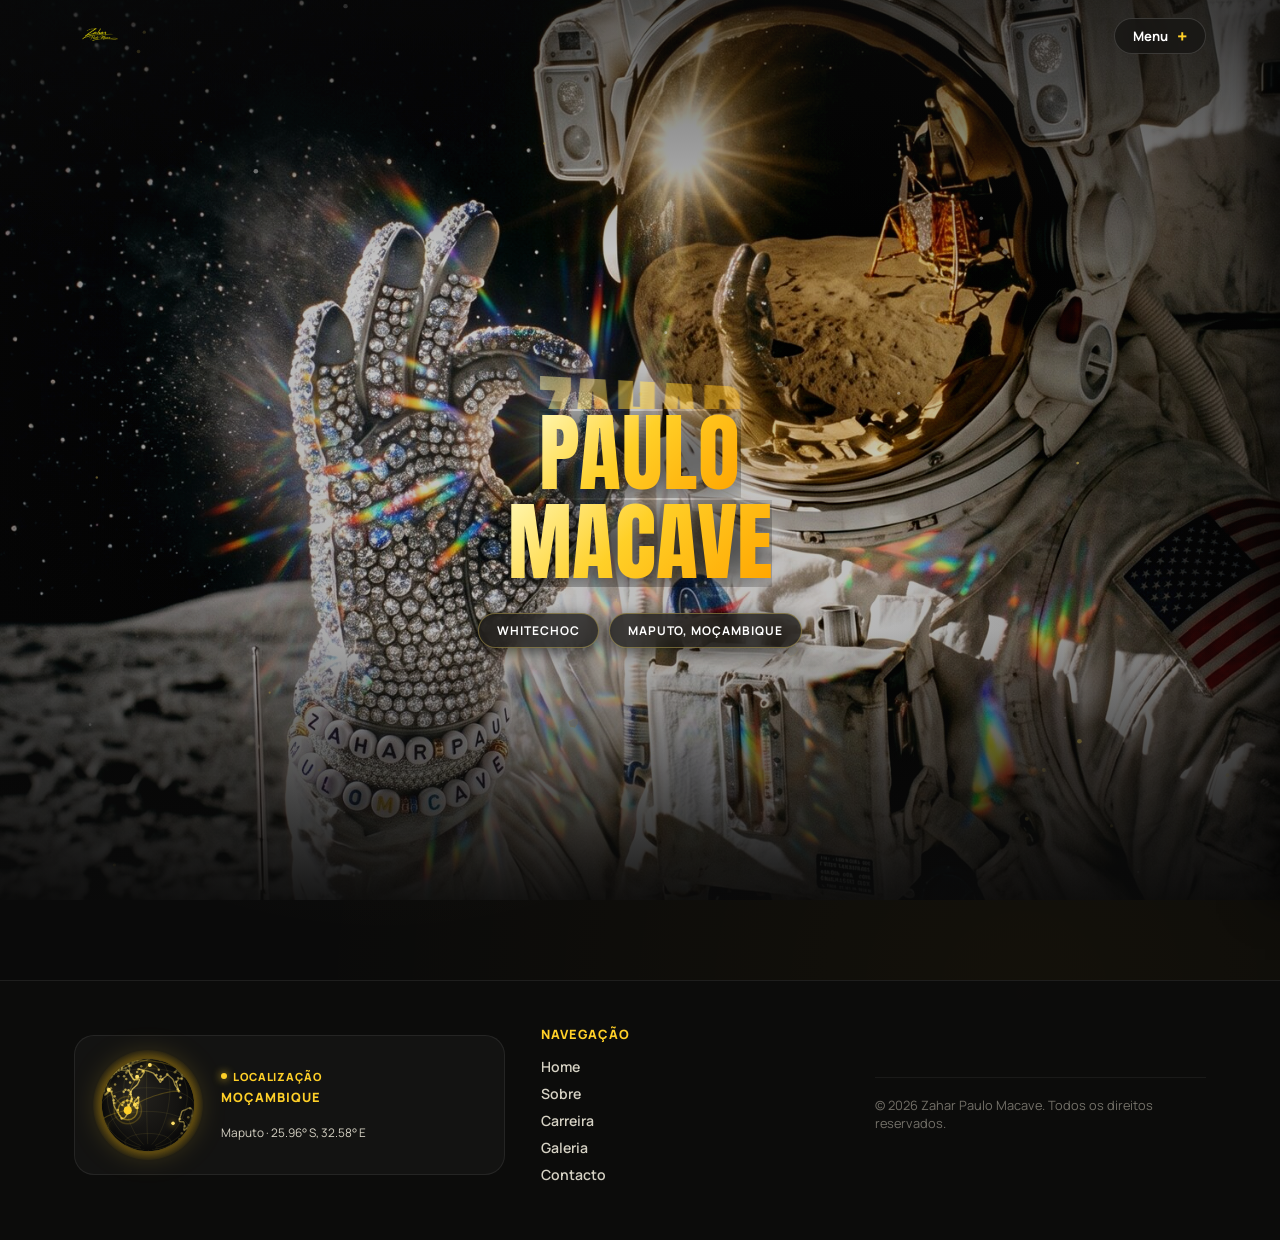
==== commit 5786636a: "Mudanca de fav icon adciao do certificado" ====
--- a/index.html
+++ b/index.html
@@ -7,9 +7,7 @@
   <meta name="description" content="Portfólio de Zahar Paulo Macave — Especialista Linux, ERPNext e Desenvolvedor de Sistemas.">
   
   <!-- Favicons -->
-  <link rel="apple-touch-icon" sizes="180x180" href="signature/favicon_io/apple-touch-icon.png">
-  <link rel="icon" type="image/png" sizes="32x32" href="signature/favicon_io/favicon-32x32.png">
-  <link rel="icon" type="image/png" sizes="16x16" href="signature/favicon_io/favicon-16x16.png">
+
   <link rel="shortcut icon" href="signature/favicon_io/favicon.ico">
 
   <!-- Google Fonts -->
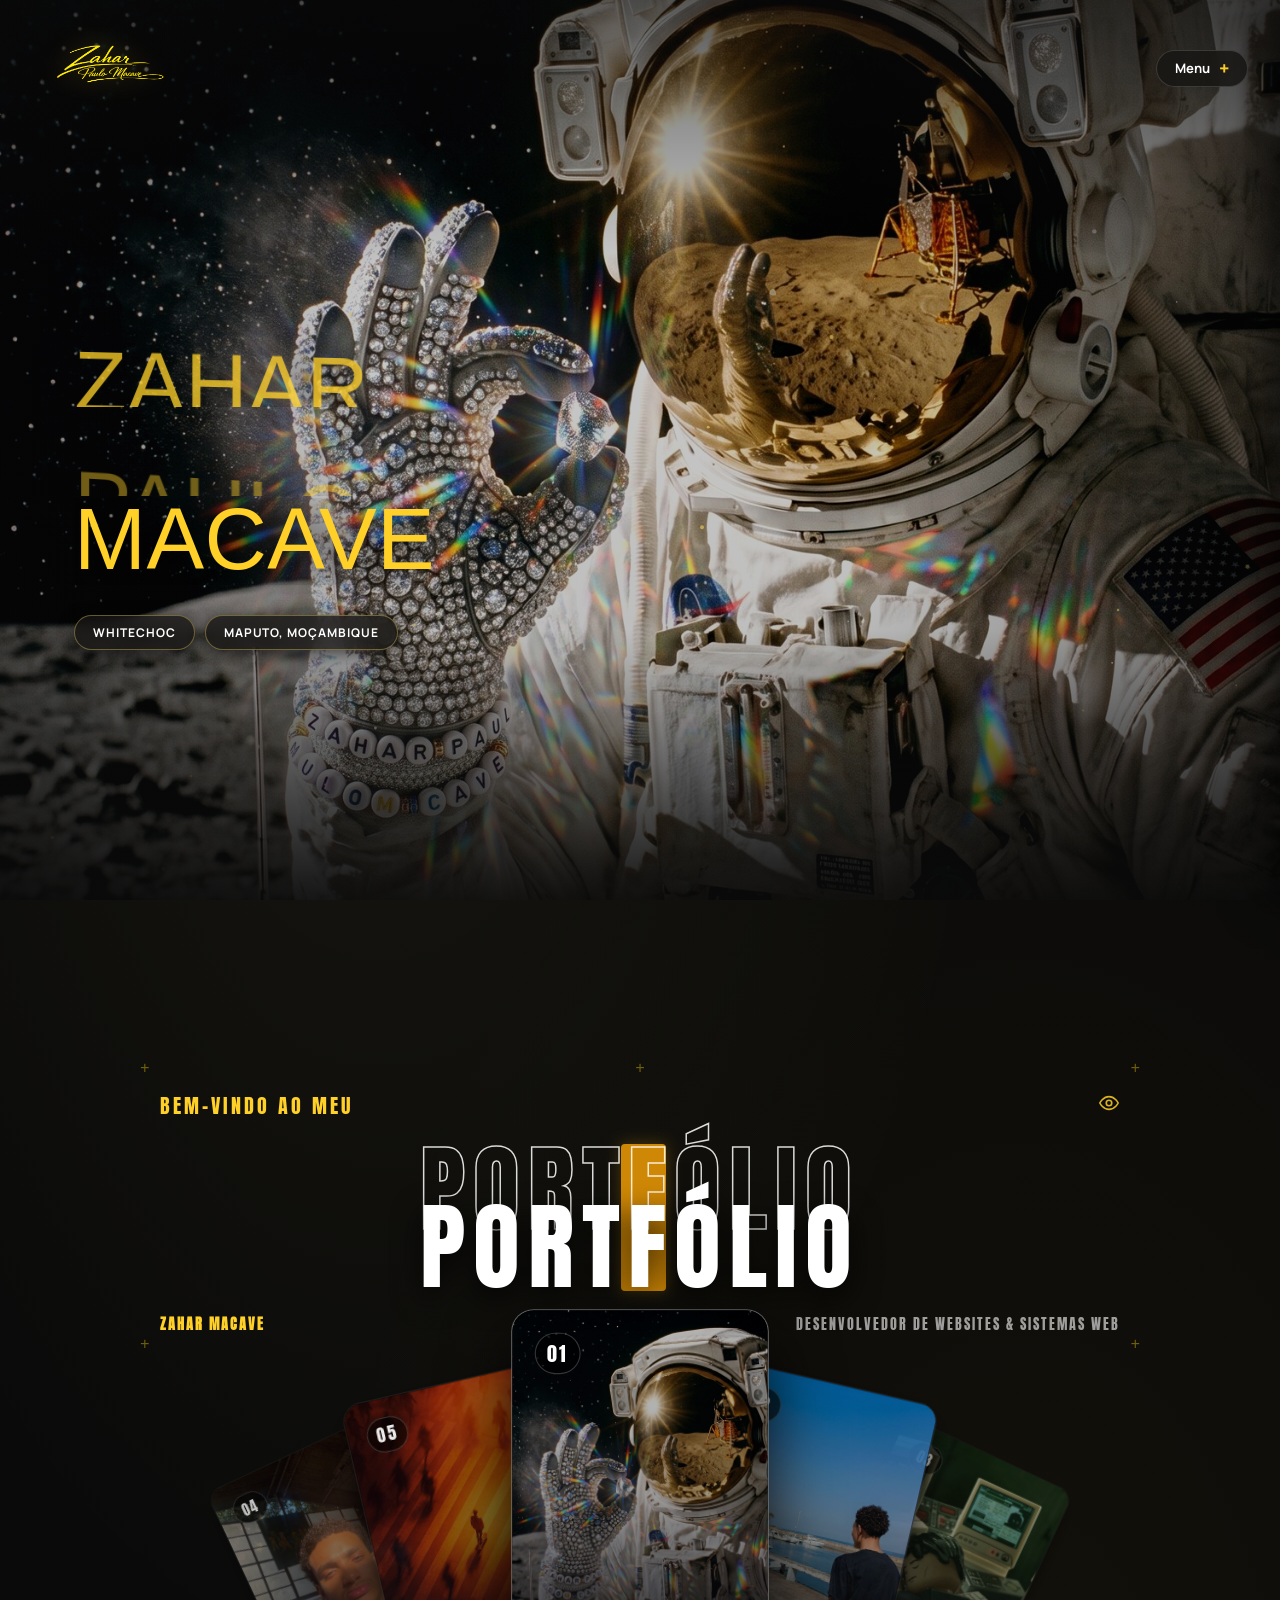
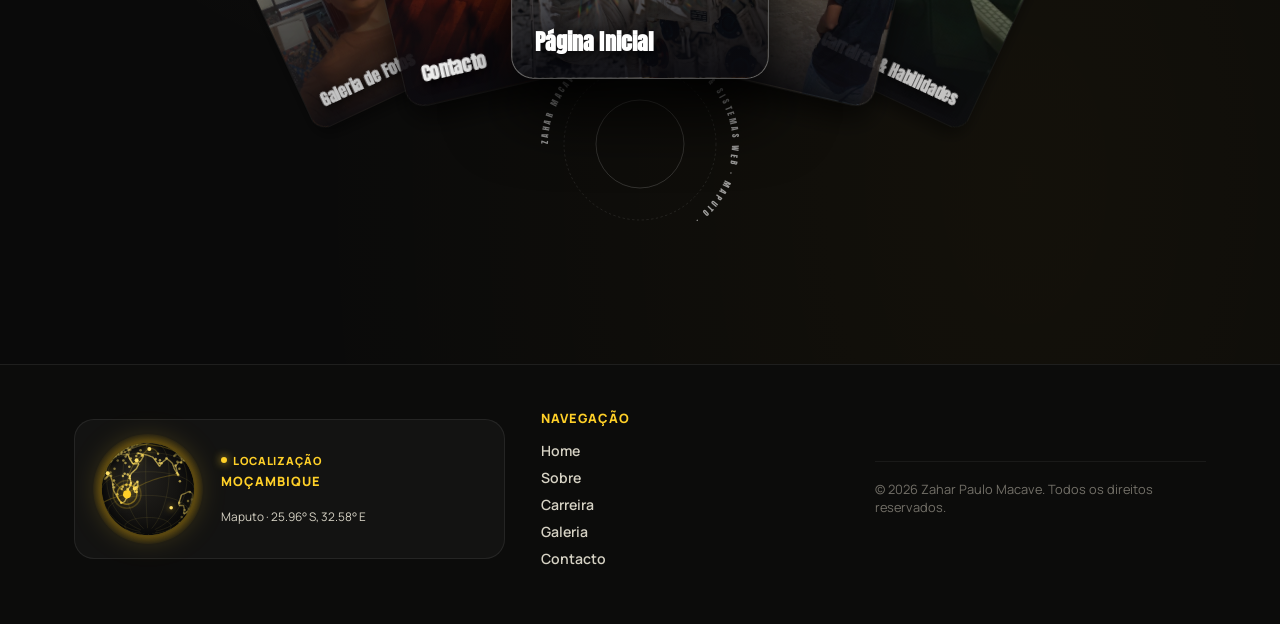
==== commit 9961c2cd: "Alteracao de todo conteudo do site" ====
--- a/index.html
+++ b/index.html
@@ -7,8 +7,11 @@
   <meta name="description" content="Portfólio de Zahar Paulo Macave — Especialista Linux, ERPNext e Desenvolvedor de Sistemas.">
   
   <!-- Favicons -->
-
-  <link rel="shortcut icon" href="signature/favicon_io/favicon.ico">
+  <link rel="apple-touch-icon" sizes="180x180" href="assets/signature/favicon_io/apple-touch-icon.png">
+  <link rel="icon" type="image/png" sizes="32x32" href="assets/signature/favicon_io/favicon-32x32.png">
+  <link rel="icon" type="image/png" sizes="16x16" href="assets/signature/favicon_io/favicon-16x16.png">
+  <link rel="shortcut icon" href="assets/signature/favicon_io/favicon.ico">
+  <link rel="manifest" href="assets/signature/favicon_io/site.webmanifest">
 
   <!-- Google Fonts -->
   <link rel="preconnect" href="https://fonts.googleapis.com">
@@ -64,7 +67,7 @@
     </div>
 
     <main class="wrap">
-      <!-- HOME -->
+      <!-- HOME HERO -->
       <section class="page active" id="page-home">
         <div class="home-hero">
           <div class="home-hero-bg">
@@ -83,6 +86,131 @@
               </div>
             </div>
           </div>
+        </div>
+      </section>
+
+      <!-- SEGUNDA SECÇÃO: FAN ARC 3D CAROUSEL (INSPIRADO NO LAYOUT PORTFOLIO) -->
+      <section class="fan-carousel-section" id="pages-section">
+        <div class="wrap fan-carousel-wrapper">
+          
+          <!-- HEADER GRÁFICO EDITORIAL -->
+          <div class="fan-header-grid">
+            <!-- Marcadores Crosshair (+) -->
+            <span class="fan-cross cross-tl">+</span>
+            <span class="fan-cross cross-tc">+</span>
+            <span class="fan-cross cross-tr">+</span>
+            <span class="fan-cross cross-bl">+</span>
+            <span class="fan-cross cross-bc">+</span>
+            <span class="fan-cross cross-br">+</span>
+
+            <div class="fan-header-top">
+              <div class="fan-welcome" data-i18n="carousel.welcome">BEM-VINDO AO MEU</div>
+              <div class="fan-icon-eye" aria-hidden="true">
+                <svg viewBox="0 0 24 24" width="22" height="22" fill="none" stroke="currentColor" stroke-width="1.8">
+                  <path d="M2 12s3.5-7 10-7 10 7 10 7-3.5 7-10 7-10-7-10-7z"/>
+                  <circle cx="12" cy="12" r="3"/>
+                </svg>
+              </div>
+            </div>
+
+            <!-- TÍTULO TIPOGRÁFICO SOBREPOSTO PORTFOLIO COM BARRA DE DESTAQUE -->
+            <div class="fan-title-container">
+              <div class="fan-accent-bar"></div>
+              <div class="fan-title-stack">
+                <span class="fan-title-outline" data-i18n="carousel.portfolio">PORTFÓLIO</span>
+                <span class="fan-title-solid" data-i18n="carousel.portfolio">PORTFÓLIO</span>
+              </div>
+            </div>
+
+            <div class="fan-header-bottom">
+              <span class="fan-author">ZAHAR MACAVE</span>
+              <span class="fan-role" data-i18n="carousel.role">DESENVOLVEDOR DE WEBSITES &amp; SISTEMAS WEB</span>
+            </div>
+          </div>
+
+          <!-- PALCO DO BARALHO 3D EM LEQUE -->
+          <div class="fan-deck-stage" id="fanDeckStage">
+            <div class="fan-deck-cards" id="fanDeckCards">
+              
+              <!-- Card 0: Página Inicial -->
+              <div class="fan-card" data-index="0" data-page="home">
+                <div class="fan-card-inner">
+                  <div class="fan-card-media" style="background-image: url('assets/imgs/pessoais/u4vl2.jpg');"></div>
+                  <div class="fan-card-overlay">
+                    <span class="fan-card-num">01</span>
+                    <h3 class="fan-card-title" data-i18n="carousel.card1">Página Inicial</h3>
+                  </div>
+                </div>
+              </div>
+
+              <!-- Card 1: Sobre Mim -->
+              <div class="fan-card" data-index="1" data-page="sobre">
+                <div class="fan-card-inner">
+                  <div class="fan-card-media" style="background-image: url('assets/imgs/pessoais/0120.jpeg');"></div>
+                  <div class="fan-card-overlay">
+                    <span class="fan-card-num">02</span>
+                    <h3 class="fan-card-title" data-i18n="carousel.card2">Sobre Mim</h3>
+                  </div>
+                </div>
+              </div>
+
+              <!-- Card 2: Carreiras & Habilidades -->
+              <div class="fan-card" data-index="2" data-page="carreira">
+                <div class="fan-card-inner">
+                  <div class="fan-card-media" style="background-image: url('assets/imgs/background/Lego The Matrix.jpg');"></div>
+                  <div class="fan-card-overlay">
+                    <span class="fan-card-num">03</span>
+                    <h3 class="fan-card-title" data-i18n="carousel.card3">Carreiras &amp; Habilidades</h3>
+                  </div>
+                </div>
+              </div>
+
+              <!-- Card 3: Galeria de Fotos -->
+              <div class="fan-card" data-index="3" data-page="galeria">
+                <div class="fan-card-inner">
+                  <div class="fan-card-media" style="background-image: url('assets/imgs/pessoais/0121.jpeg');"></div>
+                  <div class="fan-card-overlay">
+                    <span class="fan-card-num">04</span>
+                    <h3 class="fan-card-title" data-i18n="carousel.card4">Galeria de Fotos</h3>
+                  </div>
+                </div>
+              </div>
+
+              <!-- Card 4: Contacto -->
+              <div class="fan-card" data-index="4" data-page="contacto">
+                <div class="fan-card-inner">
+                  <div class="fan-card-media" style="background-image: url('assets/imgs/background/344455071523983609.jpg');"></div>
+                  <div class="fan-card-overlay">
+                    <span class="fan-card-num">05</span>
+                    <h3 class="fan-card-title" data-i18n="carousel.card5">Contacto</h3>
+                  </div>
+                </div>
+              </div>
+
+            </div>
+
+            <!-- DISCO GIRATÓRIO EMBAIXO DAS CARTAS -->
+            <div class="fan-dial-wrapper">
+              <div class="fan-dial-pointer">
+                <span class="dial-arrow">▲</span>
+                <span class="dial-label">ME</span>
+              </div>
+              <div class="fan-dial-disc" id="fanDialDisc">
+                <svg viewBox="0 0 300 300" width="300" height="300">
+                  <path id="dialPath" d="M 150, 150 m -115, 0 a 115,115 0 1,1 230,0 a 115,115 0 1,1 -230,0" fill="none"/>
+                  <text class="dial-svg-text">
+                    <textPath href="#dialPath" startOffset="0%" data-i18n="carousel.dial_text">
+                      ZAHAR MACAVE · PORTFÓLIO · WEBSITES &amp; SISTEMAS WEB · MAPUTO ·
+                    </textPath>
+                  </text>
+                  <circle cx="150" cy="150" r="95" fill="none" stroke="rgba(255, 255, 255, 0.15)" stroke-width="1" stroke-dasharray="3,3"/>
+                  <circle cx="150" cy="150" r="55" fill="none" stroke="rgba(255, 255, 255, 0.25)" stroke-width="1"/>
+                </svg>
+              </div>
+            </div>
+
+          </div>
+
         </div>
       </section>
     </main>
--- a/assets/css/style.css
+++ b/assets/css/style.css
@@ -1,1321 +1,2926 @@
-  :root{
-    --bg:#FAF9F5;
-    --bg-alt:#F2F0E9;
-    --ink:#1C1B18;
-    --muted:#D6D2C4;
-    --line:rgba(255,255,255,0.1);
-    --card:#161513;
+  :root {
+    --bg: #FAF9F5;
+    --bg-alt: #F2F0E9;
+    --ink: #1C1B18;
+    --muted: #D6D2C4;
+    --line: rgba(255, 255, 255, 0.1);
+    --card: #161513;
 
     /* PALETA AMARELO COM GRADIENTE */
-    --yellow-light:#FFF275;
-    --yellow:#FFD028;
-    --yellow-deep:#F5AF19;
-    --yellow-dark:#E6A100;
-    --yellow-grad:linear-gradient(135deg, #FFE169 0%, #FFB800 60%, #FFA000 100%);
-    --yellow-grad-text:linear-gradient(135deg, #FFF7B2 0%, #FFD028 45%, #FFA500 100%);
-    --yellow-glow:rgba(255, 184, 0, 0.35);
-
-    --green:#8FE3A0;
-    --green-deep:#4CAF6C;
-    --coral:#FF9E6D;
-    --coral-deep:#E77A45;
-    --radius-lg:24px;
-    --radius-md:16px;
-    --radius-sm:10px;
-    --shadow:0 1px 2px rgba(0,0,0,0.3), 0 14px 32px -12px rgba(0,0,0,0.5);
-
-    --home-bg:#0A0A0A;
-    --home-bg-2:#141311;
-  }
-
-  *{margin:0;padding:0;box-sizing:border-box;}
-
-  html{
-    scroll-behavior:smooth;
-  }
-
-  body{
-    font-family:'Manrope', sans-serif;
+    --yellow-light: #FFF275;
+    --yellow: #FFD028;
+    --yellow-deep: #F5AF19;
+    --yellow-dark: #E6A100;
+    --yellow-grad: linear-gradient(135deg, #FFE169 0%, #FFB800 60%, #FFA000 100%);
+    --yellow-grad-text: linear-gradient(135deg, #FFF7B2 0%, #FFD028 45%, #FFA500 100%);
+    --yellow-glow: rgba(255, 184, 0, 0.35);
+
+    --green: #8FE3A0;
+    --green-deep: #4CAF6C;
+    --coral: #FF9E6D;
+    --coral-deep: #E77A45;
+    --radius-lg: 24px;
+    --radius-md: 16px;
+    --radius-sm: 10px;
+    --shadow: 0 1px 2px rgba(0, 0, 0, 0.3), 0 14px 32px -12px rgba(0, 0, 0, 0.5);
+
+    --home-bg: #0A0A0A;
+    --home-bg-2: #141311;
+  }
+
+  * {
+    margin: 0;
+    padding: 0;
+    box-sizing: border-box;
+  }
+
+  html {
+    scroll-behavior: smooth;
+  }
+
+  body {
+    font-family: 'Manrope', -apple-system, BlinkMacSystemFont, 'Segoe UI', Roboto, sans-serif;
     background:
-      radial-gradient(ellipse at 30% 20%, rgba(255,225,105,0.06), transparent 50%),
-      radial-gradient(ellipse at 80% 80%, rgba(255,184,0,0.04), transparent 50%),
+      radial-gradient(ellipse at 30% 20%, rgba(255, 225, 105, 0.06), transparent 50%),
+      radial-gradient(ellipse at 80% 80%, rgba(255, 184, 0, 0.04), transparent 50%),
       var(--home-bg);
-    color:#FFFFFF;
-    min-height:100vh;
-    display:flex;
-    flex-direction:column;
-    overflow-x:hidden;
-    -webkit-font-smoothing:antialiased;
-  }
-
-  body.page-about{
+    color: #FFFFFF;
+    min-height: 100vh;
+    display: flex;
+    flex-direction: column;
+    overflow-x: hidden;
+    -webkit-font-smoothing: antialiased;
+  }
+
+  body.page-about {
     background:
       linear-gradient(rgba(10, 10, 10, 0.78), rgba(10, 10, 10, 0.85)),
       url('../imgs/background/download (4).jpg') no-repeat center center / cover fixed;
   }
 
-  body.page-about .plain-card{
-    background:rgba(21,20,18,0.85);
-    backdrop-filter:blur(8px);
-    -webkit-backdrop-filter:blur(8px);
-  }
-
-  body.page-gallery{
+  body.page-about .plain-card {
+    background: rgba(21, 20, 18, 0.85);
+    backdrop-filter: blur(8px);
+    -webkit-backdrop-filter: blur(8px);
+  }
+
+  body.page-gallery {
     background:
       linear-gradient(rgba(10, 10, 10, 0.8), rgba(10, 10, 10, 0.88)),
       url('../imgs/background/Taehyun.jpg') no-repeat center center / cover fixed;
   }
 
-  body.page-skills{
+  body.page-skills {
     background:
       linear-gradient(rgba(10, 10, 10, 0.8), rgba(10, 10, 10, 0.88)),
       url('../imgs/background/Lego\ The\ Matrix.jpg') no-repeat center center / cover fixed;
   }
 
-  body.page-contact{
+  body.page-contact {
     background:
       linear-gradient(rgba(10, 10, 10, 0.8), rgba(10, 10, 10, 0.88)),
       url('../imgs/background/344455071523983609.jpg') no-repeat center center / cover fixed;
   }
 
-  h1,h2,h3,.display{
-    font-family:'Fraunces', serif;
-    letter-spacing:-0.01em;
-    color:#FFFFFF;
-  }
-
-  a{color:inherit;text-decoration:none;}
-  ul{list-style:none;}
-  button{font-family:inherit;cursor:pointer;}
+  h1,
+  h2,
+  h3,
+  .display,
+  .section-title {
+    font-family: 'Manrope', -apple-system, BlinkMacSystemFont, 'Segoe UI', Roboto, sans-serif;
+    font-weight: 700;
+    letter-spacing: -0.01em;
+    color: #FFFFFF;
+  }
+
+  a {
+    color: inherit;
+    text-decoration: none;
+  }
+
+  ul {
+    list-style: none;
+  }
+
+  button,
+  input,
+  select,
+  textarea {
+    font-family: 'Zen Dots', 'Manrope', sans-serif;
+    cursor: pointer;
+  }
 
   /* ---------------- LOADING SCREEN ---------------- */
-  #loader{
-    position:fixed;inset:0;
-    background:var(--home-bg);
-    z-index:9999;
-    display:flex;
-    flex-direction:column;
-    align-items:center;
-    justify-content:center;
-    gap:24px;
-    opacity:1;
-    visibility:visible;
-    transition:opacity .7s cubic-bezier(.4,0,.2,1), visibility .7s cubic-bezier(.4,0,.2,1);
-  }
-  #loader.hidden{
-    opacity:0;
-    visibility:hidden;
-    pointer-events:none;
-  }
-
-  .loader-mark{
-    width:min(55vw, 320px);
-  }
-  .loader-mark img{
-    width:100%;
-    height:auto;
-    display:block;
-    filter:invert(80%) sepia(85%) saturate(1400%) hue-rotate(350deg) brightness(105%) contrast(105%);
-    clip-path:inset(0 100% 0 0);
-    animation:signIn 1.6s cubic-bezier(.2,.8,.2,1) forwards;
-  }
-  @keyframes signIn{to{clip-path:inset(0 0% 0 0);}}
-
-  .loader-bar-track{
-    width:180px;
-    height:5px;
-    border-radius:99px;
-    background:rgba(255,255,255,0.12);
-    overflow:hidden;
-  }
-  .loader-bar-fill{
-    height:100%;
-    width:0%;
-    border-radius:99px;
-    background:var(--yellow-grad);
-    transition:width .15s linear;
-  }
-  .loader-caption{
-    font-size:.75rem;
-    letter-spacing:.14em;
-    text-transform:uppercase;
-    color:var(--muted);
-    font-weight:600;
-  }
-
-  #site{
-    opacity:1;
-    min-height:100vh;
-    display:flex;
-    flex-direction:column;
-    justify-content:space-between;
-    transition:opacity .4s ease;
+  #loader {
+    position: fixed;
+    inset: 0;
+    background: var(--home-bg);
+    z-index: 9999;
+    display: flex;
+    flex-direction: column;
+    align-items: center;
+    justify-content: center;
+    gap: 24px;
+    opacity: 1;
+    visibility: visible;
+    transition: opacity .7s cubic-bezier(.4, 0, .2, 1), visibility .7s cubic-bezier(.4, 0, .2, 1);
+  }
+
+  #loader.hidden {
+    opacity: 0;
+    visibility: hidden;
+    pointer-events: none;
+  }
+
+  .loader-mark {
+    width: min(70vw, 420px);
+  }
+
+  .loader-mark img {
+    width: 100%;
+    height: auto;
+    display: block;
+    filter: invert(80%) sepia(85%) saturate(1400%) hue-rotate(350deg) brightness(105%) contrast(105%) drop-shadow(0 0 20px rgba(255, 208, 40, 0.4));
+    clip-path: inset(0 100% 0 0);
+    animation: signIn 1.6s cubic-bezier(.2, .8, .2, 1) forwards;
+  }
+
+  @keyframes signIn {
+    to {
+      clip-path: inset(0 0% 0 0);
+    }
+  }
+
+  .loader-bar-track {
+    width: 180px;
+    height: 5px;
+    border-radius: 99px;
+    background: rgba(255, 255, 255, 0.12);
+    overflow: hidden;
+  }
+
+  .loader-bar-fill {
+    height: 100%;
+    width: 0%;
+    border-radius: 99px;
+    background: var(--yellow-grad);
+    transition: width .15s linear;
+  }
+
+  .loader-caption {
+    font-size: .75rem;
+    letter-spacing: .14em;
+    text-transform: uppercase;
+    color: var(--muted);
+    font-weight: 600;
+  }
+
+  #site {
+    opacity: 1;
+    min-height: 100vh;
+    display: flex;
+    flex-direction: column;
+    justify-content: space-between;
+    transition: opacity .4s ease;
   }
 
   /* ---------------- LAYOUT / CHIP ---------------- */
-  .wrap{
-    max-width:1180px;
-    width:100%;
-    margin:0 auto;
-    padding:0 24px;
-  }
-  main.wrap{
-    padding-top:100px;
-    flex:1;
-  }
-
-  .chip{
-    display:inline-flex;
-    align-items:center;
-    gap:8px;
-    background:rgba(255, 208, 40, 0.08);
-    border:1px solid rgba(255, 208, 40, 0.25);
-    color:var(--yellow);
-    font-size:.7rem;
-    font-weight:800;
-    letter-spacing:.08em;
-    text-transform:uppercase;
-    padding:5px 14px;
-    border-radius:99px;
-  }
-  .chip.alt{
-    background:rgba(255, 255, 255, 0.05);
-    border:1px solid rgba(255, 255, 255, 0.15);
-    color:#E2DFD8;
-  }
-  .chip.coral{background:rgba(255, 158, 109, 0.1); border:1px solid rgba(255, 158, 109, 0.3); color:var(--coral);}
-  .chip.outline{background:rgba(255,255,255,0.05);border:1px solid rgba(255,255,255,0.12);color:#E2DFD8;}
-
-  /* ---------------- HEADER (TRANSPARENTE) ---------------- */
-  header.site-header{
-    position:fixed;top:0;left:0;right:0;z-index:300;
-    background:transparent;
-    backdrop-filter:none;
-    -webkit-backdrop-filter:none;
-    border-bottom:none;
-    pointer-events:none;
-  }
-  header.site-header .nav-inner{
-    max-width:1180px;
-    margin:0 auto;
-    padding:18px 24px;
-    display:flex;
-    align-items:center;
-    justify-content:space-between;
-    pointer-events:auto;
-  }
-  .logo{
-    display:flex;align-items:center;
-  }
-  .logo img{
-    height:36px;
-    width:auto;
-    display:block;
-    filter:invert(80%) sepia(85%) saturate(1400%) hue-rotate(350deg) brightness(105%) contrast(105%);
-    transition:transform .25s ease;
-  }
-  .logo:hover img{
-    transform:scale(1.04);
+  .wrap {
+    max-width: 1180px;
+    width: 100%;
+    margin: 0 auto;
+    padding: 0 24px;
+  }
+
+  main.wrap {
+    padding-top: 100px;
+    flex: 1;
+  }
+
+  .chip {
+    display: inline-flex;
+    align-items: center;
+    gap: 8px;
+    background: rgba(255, 208, 40, 0.08);
+    border: 1px solid rgba(255, 208, 40, 0.25);
+    color: var(--yellow);
+    font-size: .7rem;
+    font-weight: 800;
+    letter-spacing: .08em;
+    text-transform: uppercase;
+    padding: 5px 14px;
+    border-radius: 99px;
+  }
+
+  .chip.alt {
+    background: rgba(255, 255, 255, 0.05);
+    border: 1px solid rgba(255, 255, 255, 0.15);
+    color: #E2DFD8;
+  }
+
+  .chip.coral {
+    background: rgba(255, 158, 109, 0.1);
+    border: 1px solid rgba(255, 158, 109, 0.3);
+    color: var(--coral);
+  }
+
+  .chip.outline {
+    background: rgba(255, 255, 255, 0.05);
+    border: 1px solid rgba(255, 255, 255, 0.12);
+    color: #E2DFD8;
+  }
+
+  /* ---------------- HEADER (TRANSPARENTE COM SCROLL REFINADO) ---------------- */
+  header.site-header {
+    position: fixed;
+    top: 0;
+    left: 0;
+    right: 0;
+    z-index: 300;
+    background: transparent;
+    backdrop-filter: none;
+    -webkit-backdrop-filter: none;
+    border-bottom: none;
+    pointer-events: none;
+  }
+
+  header.site-header.scrolled {
+    background: transparent;
+    backdrop-filter: none;
+    -webkit-backdrop-filter: none;
+    border-bottom: none;
+    box-shadow: none;
+  }
+
+  header.site-header .nav-inner {
+    max-width: 100%;
+    margin: 0 auto;
+    padding: 14px 32px;
+    display: flex;
+    align-items: center;
+    justify-content: space-between;
+    pointer-events: auto;
+    transition: padding .35s ease;
+  }
+
+  header.site-header.scrolled .nav-inner {
+    padding: 10px 32px;
+  }
+
+  .logo {
+    display: flex;
+    align-items: center;
+  }
+
+  .logo img {
+    height: clamp(65px, 8.5vw, 110px);
+    width: auto;
+    max-width: min(85vw, 300px);
+    display: block;
+    filter: invert(80%) sepia(85%) saturate(1400%) hue-rotate(350deg) brightness(105%) contrast(105%) drop-shadow(0 0 14px rgba(255, 208, 40, 0.4));
+    transition: height .35s cubic-bezier(0.2, 0.8, 0.2, 1), transform .25s ease, filter .25s ease;
+  }
+
+  header.site-header.scrolled .logo img {
+    height: clamp(38px, 5vw, 48px);
+    filter: invert(80%) sepia(85%) saturate(1400%) hue-rotate(350deg) brightness(105%) contrast(105%) drop-shadow(0 0 8px rgba(255, 208, 40, 0.35));
+  }
+
+  .logo:hover img {
+    transform: scale(1.05);
+    filter: invert(85%) sepia(90%) saturate(1600%) hue-rotate(350deg) brightness(115%) contrast(110%) drop-shadow(0 0 20px rgba(255, 208, 40, 0.7));
   }
 
   /* ---- Menu Button (Leve & Ágil) ---- */
-  .menu-btn{
-    display:inline-flex;
-    align-items:center;gap:8px;
-    background:rgba(24,23,21,0.85);
-    backdrop-filter:blur(10px);
-    -webkit-backdrop-filter:blur(10px);
-    color:#fff;
-    border:1px solid rgba(255,255,255,0.15);
-    padding:8px 18px;
-    border-radius:99px;
-    font-size:.82rem;
-    font-weight:700;
-    letter-spacing:.02em;
-    transition:transform .2s ease, border-color .2s ease, box-shadow .2s ease, background .2s ease;
-    cursor:pointer;
-  }
-  .menu-btn:hover{
-    background:#22201D;
-    border-color:var(--yellow);
-    transform:translateY(-1px);
-    box-shadow:0 4px 16px -2px var(--yellow-glow);
-  }
-  .menu-btn:active{
-    transform:scale(0.97);
-  }
-  .menu-btn-plus{
-    display:inline-block;
-    color:var(--yellow);
-    font-size:1.15rem;
-    line-height:1;
-    font-weight:800;
-    transition:transform .3s ease;
-  }
-  .menu-btn.open .menu-btn-plus{
-    transform:rotate(135deg);
+  .menu-btn {
+    display: inline-flex;
+    align-items: center;
+    gap: 8px;
+    background: rgba(24, 23, 21, 0.85);
+    backdrop-filter: blur(10px);
+    -webkit-backdrop-filter: blur(10px);
+    color: #fff;
+    border: 1px solid rgba(255, 255, 255, 0.15);
+    padding: 8px 18px;
+    border-radius: 99px;
+    font-size: .82rem;
+    font-weight: 700;
+    letter-spacing: .02em;
+    transition: transform .2s ease, border-color .2s ease, box-shadow .2s ease, background .2s ease;
+    cursor: pointer;
+  }
+
+  .menu-btn:hover {
+    background: #22201D;
+    border-color: var(--yellow);
+    transform: translateY(-1px);
+    box-shadow: 0 4px 16px -2px var(--yellow-glow);
+  }
+
+  .menu-btn:active {
+    transform: scale(0.97);
+  }
+
+  .menu-btn-plus {
+    display: inline-block;
+    color: var(--yellow);
+    font-size: 1.15rem;
+    line-height: 1;
+    font-weight: 800;
+    transition: transform .3s ease;
+  }
+
+  .menu-btn.open .menu-btn-plus {
+    transform: rotate(135deg);
   }
 
   /* ---- Sliding Menu Panel (Leve, Rápido e Elegante) ---- */
-  .menu-backdrop{
-    position:fixed;inset:0;
-    background:rgba(0,0,0,0.6);
-    z-index:490;
-    opacity:0;visibility:hidden;
-    transition:opacity .3s ease, visibility .3s ease;
-  }
-  .menu-backdrop.open{
-    opacity:1;visibility:visible;
-  }
-
-  .menu-panel{
-    position:fixed;top:0;right:0;bottom:0;
-    width:min(340px, 85vw);
-    background:#141312;
-    border-left:1px solid rgba(255,255,255,0.1);
-    z-index:500;
-    padding:22px 26px 28px;
-    display:flex;flex-direction:column;
-    transform:translateX(100%);
-    transition:transform .32s cubic-bezier(0.2, 0.9, 0.3, 1);
-    box-shadow:-15px 0 40px rgba(0,0,0,0.6);
-    will-change:transform;
-  }
-  .menu-panel.open{
-    transform:translateX(0);
-  }
-
-  .menu-panel-top{
-    display:flex;justify-content:flex-end;align-items:center;
-    margin-bottom:20px;
-  }
-  .menu-close{
-    display:inline-flex;
-    align-items:center;gap:8px;
-    background:rgba(24,23,21,0.85);
-    backdrop-filter:blur(10px);
-    -webkit-backdrop-filter:blur(10px);
-    color:#fff;
-    border:1px solid rgba(255,255,255,0.15);
-    padding:8px 18px;
-    border-radius:99px;
-    font-size:.82rem;
-    font-weight:700;
-    letter-spacing:.02em;
-    transition:transform .2s ease, border-color .2s ease, box-shadow .2s ease, background .2s ease;
-    cursor:pointer;
-  }
-  .menu-close:hover{
-    background:#22201D;
-    border-color:var(--yellow);
-    transform:translateY(-1px);
-    box-shadow:0 4px 16px -2px var(--yellow-glow);
-  }
-  .menu-close:active{
-    transform:scale(0.97);
-  }
-  .menu-close-x{
-    display:inline-block;
-    color:var(--yellow);
-    font-size:1.15rem;
-    line-height:1;
-    font-weight:800;
-    transition:transform .3s ease;
-  }
-  .menu-close:hover .menu-close-x{
-    transform:rotate(90deg);
+  .menu-backdrop {
+    position: fixed;
+    inset: 0;
+    background: rgba(0, 0, 0, 0.6);
+    z-index: 490;
+    opacity: 0;
+    visibility: hidden;
+    transition: opacity .3s ease, visibility .3s ease;
+  }
+
+  .menu-backdrop.open {
+    opacity: 1;
+    visibility: visible;
+  }
+
+  .menu-panel {
+    position: fixed;
+    top: 0;
+    right: 0;
+    bottom: 0;
+    width: min(340px, 85vw);
+    background: #141312;
+    border-left: 1px solid rgba(255, 255, 255, 0.1);
+    z-index: 500;
+    padding: 22px 26px 28px;
+    display: flex;
+    flex-direction: column;
+    transform: translateX(100%);
+    transition: transform .32s cubic-bezier(0.2, 0.9, 0.3, 1);
+    box-shadow: -15px 0 40px rgba(0, 0, 0, 0.6);
+    will-change: transform;
+  }
+
+  .menu-panel.open {
+    transform: translateX(0);
+  }
+
+  .menu-panel-top {
+    display: flex;
+    justify-content: flex-end;
+    align-items: center;
+    margin-bottom: 20px;
+  }
+
+  .menu-close {
+    display: inline-flex;
+    align-items: center;
+    gap: 8px;
+    background: rgba(24, 23, 21, 0.85);
+    backdrop-filter: blur(10px);
+    -webkit-backdrop-filter: blur(10px);
+    color: #fff;
+    border: 1px solid rgba(255, 255, 255, 0.15);
+    padding: 8px 18px;
+    border-radius: 99px;
+    font-size: .82rem;
+    font-weight: 700;
+    letter-spacing: .02em;
+    transition: transform .2s ease, border-color .2s ease, box-shadow .2s ease, background .2s ease;
+    cursor: pointer;
+  }
+
+  .menu-close:hover {
+    background: #22201D;
+    border-color: var(--yellow);
+    transform: translateY(-1px);
+    box-shadow: 0 4px 16px -2px var(--yellow-glow);
+  }
+
+  .menu-close:active {
+    transform: scale(0.97);
+  }
+
+  .menu-close-x {
+    display: inline-block;
+    color: var(--yellow);
+    font-size: 1.15rem;
+    line-height: 1;
+    font-weight: 800;
+    transition: transform .3s ease;
+  }
+
+  .menu-close:hover .menu-close-x {
+    transform: rotate(90deg);
   }
 
   /* ---- Menu Links ---- */
-  .menu-panel-links{
-    display:flex;flex-direction:column;
-    gap:4px;
-    flex:1;
-    justify-content:center;
-  }
-  .menu-panel-links a{
-    display:flex;align-items:baseline;justify-content:space-between;
-    text-align:left;background:none;border:none;
-    font-family:'Anton', sans-serif;
-    font-weight:400;
-    text-transform:uppercase;
-    letter-spacing:.02em;
-    font-size:clamp(1.6rem, 5vw, 2.1rem);
-    color:rgba(255,255,255,0.8);
-    padding:10px 8px;
-    border-radius:8px;
-    transition:color .2s ease, transform .2s ease, background .2s ease;
-  }
-  .menu-panel-links a sup{
-    font-family:'Manrope',sans-serif;
-    font-size:.75rem;
-    font-weight:800;
-    color:var(--yellow);
-    transition:color .2s ease;
-  }
-  .menu-panel-links a:hover{
-    color:var(--yellow-light);
-    transform:translateX(6px);
-    background:rgba(255,255,255,0.03);
-  }
-  .menu-panel-links a:hover sup{
-    color:#fff;
-  }
-  .menu-panel-links a.active{
-    background:var(--yellow-grad-text);
-    -webkit-background-clip:text;
-    -webkit-text-fill-color:transparent;
-  }
-  .menu-panel-links a.active sup{
-    color:var(--yellow);
-    -webkit-text-fill-color:var(--yellow);
+  .menu-panel-links {
+    display: flex;
+    flex-direction: column;
+    gap: 4px;
+    flex: 1;
+    justify-content: center;
+  }
+
+  .menu-panel-links a {
+    display: flex;
+    align-items: baseline;
+    justify-content: space-between;
+    text-align: left;
+    background: none;
+    border: none;
+    font-family: 'Zen Dots', sans-serif;
+    font-weight: 400;
+    text-transform: uppercase;
+    letter-spacing: .02em;
+    font-size: clamp(1.6rem, 5vw, 2.1rem);
+    color: rgba(255, 255, 255, 0.8);
+    padding: 10px 8px;
+    border-radius: 8px;
+    transition: color .2s ease, transform .2s ease, background .2s ease;
+  }
+
+  .menu-panel-links a sup {
+    font-family: 'Manrope', sans-serif;
+    font-size: .75rem;
+    font-weight: 800;
+    color: var(--yellow);
+    transition: color .2s ease;
+  }
+
+  .menu-panel-links a:hover {
+    color: var(--yellow-light);
+    transform: translateX(6px);
+    background: rgba(255, 255, 255, 0.03);
+  }
+
+  .menu-panel-links a:hover sup {
+    color: #fff;
+  }
+
+  .menu-panel-links a.active {
+    background: var(--yellow-grad-text);
+    -webkit-background-clip: text;
+    -webkit-text-fill-color: transparent;
+  }
+
+  .menu-panel-links a.active sup {
+    color: var(--yellow);
+    -webkit-text-fill-color: var(--yellow);
   }
 
   /* ---- Menu Language Box ---- */
-  .menu-panel-lang{
-    display:flex;align-items:center;justify-content:space-between;
-    border:1px solid rgba(255,255,255,0.1);
-    border-radius:99px;
-    padding:10px 18px;
-    margin-top:16px;
-    background:rgba(255,255,255,0.03);
-  }
-  .menu-panel-lang > span{
-    font-size:.7rem;font-weight:800;letter-spacing:.08em;text-transform:uppercase;color:var(--muted);
-  }
-  .lang-toggle{display:flex;align-items:center;gap:4px;font-size:.82rem;font-weight:700;color:var(--muted);}
-  .lang-opt{
-    background:none;border:none;color:var(--muted);font-weight:700;font-size:.82rem;
-    padding:4px 9px;border-radius:99px;
-    transition:all .2s ease;
-    cursor:pointer;
-  }
-  .lang-opt:hover{color:#fff;}
-  .lang-opt.active{
-    color:#141311;
-    background:var(--yellow-grad);
-    font-weight:800;
-    box-shadow:0 2px 8px var(--yellow-glow);
+  .menu-panel-lang {
+    display: flex;
+    align-items: center;
+    justify-content: space-between;
+    border: 1px solid rgba(255, 255, 255, 0.1);
+    border-radius: 99px;
+    padding: 10px 18px;
+    margin-top: 16px;
+    background: rgba(255, 255, 255, 0.03);
+  }
+
+  .menu-panel-lang>span {
+    font-size: .7rem;
+    font-weight: 800;
+    letter-spacing: .08em;
+    text-transform: uppercase;
+    color: var(--muted);
+  }
+
+  .lang-toggle {
+    display: flex;
+    align-items: center;
+    gap: 4px;
+    font-size: .82rem;
+    font-weight: 700;
+    color: var(--muted);
+  }
+
+  .lang-opt {
+    background: none;
+    border: none;
+    color: var(--muted);
+    font-weight: 700;
+    font-size: .82rem;
+    padding: 4px 9px;
+    border-radius: 99px;
+    transition: all .2s ease;
+    cursor: pointer;
+  }
+
+  .lang-opt:hover {
+    color: #fff;
+  }
+
+  .lang-opt.active {
+    color: #141311;
+    background: var(--yellow-grad);
+    font-weight: 800;
+    box-shadow: 0 2px 8px var(--yellow-glow);
   }
 
   /* ---------------- PAGES ---------------- */
-  .page{
-    display:block;
-    animation:fadeUp .4s ease both;
-  }
-  @keyframes fadeUp{from{opacity:0;transform:translateY(10px);}to{opacity:1;transform:translateY(0);}}
-
-  section{padding:40px 0 80px;}
-  .section-tight{padding:20px 0 80px;}
-
-  .eyebrow-row{
-    display:flex;align-items:center;gap:14px;margin-bottom:16px;
-  }
-  .eyebrow-row .rule{flex:1;height:1px;background:var(--line);}
-
-  h2.section-title{
-    font-size:clamp(1.8rem,3.2vw,2.6rem);
-    font-weight:600;
-    max-width:680px;
-    margin-bottom:12px;
-    line-height:1.2;
-    color:#FFFFFF;
-  }
-  p.section-lede{
-    color:#E2DFD8;
-    font-size:1.05rem;
-    max-width:640px;
-    line-height:1.65;
-    font-weight:400;
-  }
-
-  .btn{
-    display:inline-flex;align-items:center;gap:8px;
-    padding:12px 24px;
-    border-radius:99px;
-    font-weight:800;
-    font-size:.88rem;
-    border:none;
-    transition:all .2s ease;
-    cursor:pointer;
-  }
-  .btn-primary{
-    background:var(--yellow-grad);
-    color:#141311;
-  }
-  .btn-primary:hover{
-    transform:translateY(-2px);
-    box-shadow:0 6px 20px -2px var(--yellow-glow);
-  }
-  .btn-ghost{background:transparent;border:1.5px solid rgba(255,255,255,0.2);color:#fff;}
-  .btn-ghost:hover{border-color:var(--yellow);color:var(--yellow);}
+  .page {
+    display: block;
+    animation: fadeUp .4s ease both;
+  }
+
+  @keyframes fadeUp {
+    from {
+      opacity: 0;
+      transform: translateY(10px);
+    }
+
+    to {
+      opacity: 1;
+      transform: translateY(0);
+    }
+  }
+
+  section {
+    padding: 40px 0 80px;
+  }
+
+  .section-tight {
+    padding: 20px 0 80px;
+  }
+
+  .eyebrow-row {
+    display: flex;
+    align-items: center;
+    gap: 14px;
+    margin-bottom: 16px;
+  }
+
+  .eyebrow-row .rule {
+    flex: 1;
+    height: 1px;
+    background: var(--line);
+  }
+
+  h2.section-title {
+    font-size: clamp(1.8rem, 3.2vw, 2.6rem);
+    font-weight: 600;
+    max-width: 680px;
+    margin-bottom: 12px;
+    line-height: 1.2;
+    color: #FFFFFF;
+  }
+
+  p.section-lede {
+    color: #E2DFD8;
+    font-size: 1.05rem;
+    max-width: 640px;
+    line-height: 1.65;
+    font-weight: 400;
+  }
+
+  .btn {
+    display: inline-flex;
+    align-items: center;
+    gap: 8px;
+    padding: 12px 24px;
+    border-radius: 99px;
+    font-weight: 800;
+    font-size: .88rem;
+    border: none;
+    transition: all .2s ease;
+    cursor: pointer;
+  }
+
+  .btn-primary {
+    background: var(--yellow-grad);
+    color: #141311;
+  }
+
+  .btn-primary:hover {
+    transform: translateY(-2px);
+    box-shadow: 0 6px 20px -2px var(--yellow-glow);
+  }
+
+  .btn-ghost {
+    background: transparent;
+    border: 1.5px solid rgba(255, 255, 255, 0.2);
+    color: #fff;
+  }
+
+  .btn-ghost:hover {
+    border-color: var(--yellow);
+    color: var(--yellow);
+  }
 
   /* ---- HOME HERO (Imagem Compacta) ---- */
-  #page-home{padding-top:0;margin-top:-100px;}
-  .home-hero{
-    position:relative;
-    margin:-100px calc(50% - 50vw) 0;
-    width:100vw;
-    min-height:100vh;
-    background:var(--home-bg);
-    overflow:hidden;
-    display:flex;
-    align-items:center;
-    padding:100px 0 30px;
-  }
-  .home-hero-bg{
-    position:absolute;
-    inset:0;
-    width:100%;
-    height:100%;
-    overflow:hidden;
-    pointer-events:none;
-  }
-  .home-bg-img{
-    position:absolute;
-    inset:0;
-    width:100%;
-    height:100%;
-    background-size:cover;
-    background-position:center center;
-    background-repeat:no-repeat;
-    opacity:0.96;
-    filter:contrast(1.1) brightness(0.96);
-  }
-  .home-space-canvas{
-    position:absolute;
-    inset:0;
-    width:100%;
-    height:100%;
-    z-index:2;
-    pointer-events:none;
-  }
-  .home-bg-overlay{
-    position:absolute;
-    inset:0;
-    z-index:3;
+  #page-home {
+    padding-top: 0;
+    margin-top: -100px;
+  }
+
+  .home-hero {
+    position: relative;
+    margin: -100px calc(50% - 50vw) 0;
+    width: 100vw;
+    min-height: 100vh;
+    background: var(--home-bg);
+    overflow: hidden;
+    display: flex;
+    align-items: center;
+    padding: 100px 0 30px;
+  }
+
+  .home-hero-bg {
+    position: absolute;
+    inset: 0;
+    width: 100%;
+    height: 100%;
+    overflow: hidden;
+    pointer-events: none;
+  }
+
+  .home-bg-img {
+    position: absolute;
+    inset: 0;
+    width: 100%;
+    height: 100%;
+    background-size: cover;
+    background-position: center center;
+    background-repeat: no-repeat;
+    opacity: 0.96;
+    filter: contrast(1.1) brightness(0.96);
+  }
+
+  .home-space-canvas {
+    position: absolute;
+    inset: 0;
+    width: 100%;
+    height: 100%;
+    z-index: 2;
+    pointer-events: none;
+  }
+
+  .home-bg-overlay {
+    position: absolute;
+    inset: 0;
+    z-index: 3;
     background:
-      linear-gradient(to bottom, rgba(10,10,10,0.6) 0%, rgba(10,10,10,0.15) 30%, rgba(10,10,10,0.2) 70%, rgba(10,10,10,0.92) 100%),
-      radial-gradient(circle at 50% 45%, transparent 35%, rgba(10,10,10,0.55) 100%);
-    pointer-events:none;
-  }
-  .home-hero-inner{
-    position:relative;
-    z-index:4;
-    width:100%;
-    display:flex;
-    flex-direction:column;
-    justify-content:center;
-    align-items:center;
-    text-align:center;
-    min-height:calc(100vh - 160px);
-  }
-  .home-name{
-    display:flex;
-    flex-direction:column;
-    align-items:center;
-    gap:2px;
-    perspective:1000px;
-  }
-  .name-line-wrap{
-    overflow:hidden;
-    display:block;
-    padding-bottom:4px;
-  }
-  .home-name-line{
-    font-family:'Anton', sans-serif;
-    font-weight:400;
-    text-transform:uppercase;
-    background:var(--yellow-grad-text);
-    -webkit-background-clip:text;
-    -webkit-text-fill-color:transparent;
-    font-size:clamp(2.8rem, 7vw, 5.4rem);
-    line-height:.96;
-    letter-spacing:.005em;
-    display:block;
-    filter:drop-shadow(0 4px 20px rgba(0,0,0,0.9));
-    will-change:transform, opacity;
-  }
-  
-  .home-tag{
-    display:flex;
-    align-items:center;
-    justify-content:center;
-    gap:10px;
-    margin-top:24px;
-    flex-wrap:wrap;
-  }
-  .home-tag .tag-pill{
-    background:rgba(20,19,18,0.75);
-    backdrop-filter:blur(8px);
-    -webkit-backdrop-filter:blur(8px);
-    border:1px solid rgba(255,225,105,0.35);
-    color:#fff;
-    font-size:.75rem;
-    font-weight:700;
-    letter-spacing:.08em;
-    text-transform:uppercase;
-    padding:8px 18px;
-    border-radius:99px;
-    box-shadow:0 4px 16px rgba(0,0,0,0.6);
-  }
-
-  @media (max-width:900px){
-    .home-hero{align-items:center;padding-top:130px;}
-    .home-hero-inner{min-height:auto;padding-bottom:40px;}
-    .home-bg-img{background-position:center center;}
-    .home-tag{margin-top:20px;}
+      linear-gradient(to bottom, rgba(10, 10, 10, 0.6) 0%, rgba(10, 10, 10, 0.15) 30%, rgba(10, 10, 10, 0.2) 70%, rgba(10, 10, 10, 0.92) 100%),
+      radial-gradient(circle at 50% 45%, transparent 35%, rgba(10, 10, 10, 0.55) 100%);
+    pointer-events: none;
+  }
+
+  /* ---------------- HERO GRID (2 COLUNAS IGUAL À IMAGEM DE REFERÊNCIA) ---------------- */
+  .grid-hero {
+    display: grid;
+    grid-template-columns: 1fr 1.15fr;
+    gap: 40px;
+    align-items: center;
+    width: 100%;
+    min-height: calc(100vh - 120px);
+    padding: 40px 0;
+  }
+
+  @media (max-width: 960px) {
+    .grid-hero {
+      grid-template-columns: 1fr;
+      gap: 50px;
+      min-height: auto;
+      padding-top: 60px;
+    }
+  }
+
+  .welcome-title {
+    font-family: 'Zen Dots', sans-serif;
+    font-size: clamp(2.2rem, 5vw, 4rem);
+    font-weight: 700;
+    color: #FFFFFF;
+    line-height: 1.1;
+    margin-bottom: 12px;
+    letter-spacing: -0.01em;
+  }
+
+  .home-hero-inner {
+    position: relative;
+    z-index: 4;
+    width: 100%;
+    display: flex;
+    flex-direction: column;
+    justify-content: center;
+    align-items: flex-start;
+    text-align: left;
+    min-height: calc(100vh - 160px);
+  }
+
+  .home-name {
+    display: flex;
+    flex-direction: column;
+    align-items: flex-start;
+    gap: 2px;
+    perspective: 1000px;
+  }
+
+  .name-line-wrap {
+    overflow: hidden;
+    display: block;
+    padding-bottom: 4px;
+  }
+
+  .home-name-line {
+    font-family: 'Zen Dots', sans-serif;
+    font-weight: 400;
+    text-transform: uppercase;
+    color: var(--yellow, #FFD028);
+    background: none;
+    -webkit-background-clip: unset;
+    -webkit-text-fill-color: var(--yellow, #FFD028);
+    font-size: clamp(2.8rem, 7vw, 5.4rem);
+    line-height: .96;
+    letter-spacing: .005em;
+    display: block;
+    filter: drop-shadow(0 4px 20px rgba(0, 0, 0, 0.9));
+    will-change: transform, opacity;
+  }
+
+  /* ---------------- BARALHO 3D EMPILHADO DE CARDS ---------------- */
+  .pages-carousel-section {
+    padding: 60px 0;
+    position: relative;
+  }
+
+  .pages-section-grid {
+    display: grid;
+    grid-template-columns: 1fr 1.15fr;
+    gap: 40px;
+    align-items: center;
+    width: 100%;
+  }
+
+  @media (max-width: 960px) {
+    .pages-section-grid {
+      grid-template-columns: 1fr;
+      gap: 36px;
+    }
+  }
+
+  .pages-section-left {
+    display: flex;
+    flex-direction: column;
+    align-items: flex-start;
+    text-align: left;
+  }
+
+  .hero-right-deck {
+    position: relative;
+    width: 100%;
+    display: flex;
+    flex-direction: column;
+    align-items: center;
+    justify-content: center;
+  }
+
+  .stacked-deck-container {
+    position: relative;
+    width: 100%;
+    max-width: 520px;
+    height: 380px;
+    perspective: 1200px;
+    display: flex;
+    align-items: center;
+    justify-content: center;
+  }
+
+  .deck-card {
+    position: absolute;
+    width: min(100%, 440px);
+    height: 310px;
+    border-radius: 20px;
+    border: 1.5px solid rgba(255, 208, 40, 0.4);
+    background: #141312;
+    overflow: hidden;
+    display: flex;
+    flex-direction: column;
+    box-shadow: 0 20px 50px rgba(0, 0, 0, 0.8), 0 0 25px rgba(255, 208, 40, 0.15);
+    transition: transform 0.5s cubic-bezier(0.2, 0.8, 0.2, 1), opacity 0.5s ease, z-index 0.5s ease, border-color 0.3s ease;
+    cursor: pointer;
+    text-decoration: none;
+    color: #fff;
+  }
+
+  .deck-card-header {
+    padding: 12px 20px;
+    background: rgba(18, 17, 15, 0.95);
+    backdrop-filter: blur(10px);
+    border-bottom: 1px solid rgba(255, 255, 255, 0.1);
+    display: flex;
+    align-items: center;
+    gap: 10px;
+    z-index: 2;
+  }
+
+  .deck-icon {
+    font-size: 1.2rem;
+  }
+
+  .deck-title {
+    font-family: 'Zen Dots', sans-serif;
+    font-size: 1.1rem;
+    font-weight: 700;
+    color: #FFFFFF;
+  }
+
+  .deck-card-body {
+    flex: 1;
+    background-size: cover;
+    background-position: center;
+    position: relative;
+    display: flex;
+    align-items: flex-end;
+    padding: 18px;
+  }
+
+  .deck-card-overlay {
+    position: absolute;
+    inset: 0;
+    background: linear-gradient(to top, rgba(10, 10, 10, 0.9) 0%, rgba(10, 10, 10, 0.35) 50%, rgba(10, 10, 10, 0.1) 100%);
+    display: flex;
+    align-items: flex-end;
+    padding: 18px;
+    opacity: 0.9;
+    transition: opacity 0.3s ease;
+  }
+
+  .deck-card:hover .deck-card-overlay {
+    opacity: 1;
+  }
+
+  .deck-card-btn {
+    font-family: 'Zen Dots', sans-serif;
+    font-size: 0.82rem;
+    color: var(--yellow);
+    background: rgba(20, 19, 18, 0.85);
+    border: 1px solid var(--yellow);
+    padding: 8px 16px;
+    border-radius: 99px;
+    box-shadow: 0 4px 14px var(--yellow-glow);
+    transition: transform 0.25s ease, background 0.25s ease;
+  }
+
+  .deck-card:hover .deck-card-btn {
+    transform: translateX(4px);
+    background: var(--yellow-grad);
+    color: #141311;
+  }
+
+  /* Posicionamento 3D em leque empilhado (Idêntico à foto) */
+  .deck-card[data-pos="0"] {
+    transform: translate3d(0, 0, 0) scale(1) rotate(0deg);
+    z-index: 5;
+    opacity: 1;
+    border-color: var(--yellow);
+    box-shadow: 0 25px 60px rgba(0, 0, 0, 0.9), 0 0 30px var(--yellow-glow);
+  }
+
+  .deck-card[data-pos="1"] {
+    transform: translate3d(45px, -22px, -50px) scale(0.92) rotate(4deg);
+    z-index: 4;
+    opacity: 0.92;
+  }
+
+  .deck-card[data-pos="2"] {
+    transform: translate3d(85px, -44px, -100px) scale(0.85) rotate(7deg);
+    z-index: 3;
+    opacity: 0.82;
+  }
+
+  .deck-card[data-pos="3"] {
+    transform: translate3d(120px, -64px, -150px) scale(0.78) rotate(10deg);
+    z-index: 2;
+    opacity: 0.68;
+  }
+
+  .deck-card[data-pos="4"] {
+    transform: translate3d(150px, -82px, -200px) scale(0.72) rotate(12deg);
+    z-index: 1;
+    opacity: 0.5;
+  }
+
+  .deck-controls {
+    display: flex;
+    align-items: center;
+    gap: 16px;
+    margin-top: 28px;
+    z-index: 10;
+  }
+
+  .deck-arrow-btn {
+    width: 42px;
+    height: 42px;
+    border-radius: 50%;
+    background: rgba(24, 23, 21, 0.9);
+    border: 1px solid rgba(255, 255, 255, 0.18);
+    color: #fff;
+    font-size: 1.5rem;
+    display: flex;
+    align-items: center;
+    justify-content: center;
+    cursor: pointer;
+    transition: all 0.25s ease;
+  }
+
+  .deck-arrow-btn:hover {
+    background: var(--yellow-grad);
+    color: #141311;
+    border-color: var(--yellow);
+    box-shadow: 0 4px 16px var(--yellow-glow);
+  }
+
+  .deck-dots {
+    display: flex;
+    gap: 8px;
+  }
+
+  .deck-dot {
+    width: 10px;
+    height: 10px;
+    border-radius: 50%;
+    background: rgba(255, 255, 255, 0.2);
+    cursor: pointer;
+    transition: all 0.3s ease;
+  }
+
+  .deck-dot.active {
+    width: 26px;
+    border-radius: 99px;
+    background: var(--yellow-grad);
+    box-shadow: 0 0 10px var(--yellow-glow);
+  }
+
+  .home-tag {
+    display: flex;
+    align-items: center;
+    justify-content: flex-start;
+    gap: 10px;
+    margin-top: 28px;
+    flex-wrap: wrap;
+  }
+
+  .home-tag .tag-pill {
+    background: rgba(20, 19, 18, 0.75);
+    backdrop-filter: blur(8px);
+    -webkit-backdrop-filter: blur(8px);
+    border: 1px solid rgba(255, 225, 105, 0.35);
+    color: #fff;
+    font-size: .75rem;
+    font-weight: 700;
+    letter-spacing: .08em;
+    text-transform: uppercase;
+    padding: 8px 18px;
+    border-radius: 99px;
+    box-shadow: 0 4px 16px rgba(0, 0, 0, 0.6);
+  }
+
+  /* ---- CARROSSEL DE PÁGINAS DO SITE ---- */
+  .pages-carousel-section {
+    padding: 80px 0 60px;
+    position: relative;
+  }
+
+  .site-pages-carousel {
+    position: relative;
+    margin-top: 32px;
+    display: flex;
+    align-items: center;
+    gap: 12px;
+  }
+
+  .pages-track-container {
+    width: 100%;
+    overflow: hidden;
+    padding: 14px 4px;
+    scroll-behavior: smooth;
+  }
+
+  .pages-track {
+    display: flex;
+    gap: 22px;
+    transition: transform 0.4s cubic-bezier(0.2, 0.8, 0.2, 1);
+    will-change: transform;
+  }
+
+  .page-card {
+    flex: 0 0 clamp(280px, 32vw, 360px);
+    background: #141312;
+    border: 1px solid rgba(255, 255, 255, 0.1);
+    border-radius: 20px;
+    overflow: hidden;
+    display: flex;
+    flex-direction: column;
+    box-shadow: var(--shadow);
+    transition: transform 0.3s ease, border-color 0.3s ease, box-shadow 0.3s ease;
+  }
+
+  .page-card:hover,
+  .page-card.active {
+    transform: translateY(-6px);
+    border-color: var(--yellow);
+    box-shadow: 0 16px 36px -10px rgba(0, 0, 0, 0.7), 0 0 20px -4px var(--yellow-glow);
+  }
+
+  .page-card-banner {
+    height: 130px;
+    padding: 18px;
+    display: flex;
+    justify-content: space-between;
+    align-items: flex-start;
+    background-size: cover;
+    background-position: center;
+    position: relative;
+  }
+
+  .banner-home {
+    background: linear-gradient(135deg, rgba(255, 208, 40, 0.25) 0%, rgba(20, 19, 18, 0.95) 100%), #1a1815;
+  }
+
+  .banner-about {
+    background: linear-gradient(135deg, rgba(255, 158, 109, 0.25) 0%, rgba(20, 19, 18, 0.95) 100%), #1d1815;
+  }
+
+  .banner-skills {
+    background: linear-gradient(135deg, rgba(143, 227, 160, 0.25) 0%, rgba(20, 19, 18, 0.95) 100%), #151d17;
+  }
+
+  .banner-gallery {
+    background: linear-gradient(135deg, rgba(100, 180, 255, 0.25) 0%, rgba(20, 19, 18, 0.95) 100%), #15191d;
+  }
+
+  .banner-contact {
+    background: linear-gradient(135deg, rgba(220, 140, 255, 0.25) 0%, rgba(20, 19, 18, 0.95) 100%), #1c151e;
+  }
+
+  .page-card-num {
+    font-family: 'Zen Dots', sans-serif;
+    font-size: 1.8rem;
+    font-weight: 800;
+    color: var(--yellow);
+    line-height: 1;
+    text-shadow: 0 2px 10px rgba(0, 0, 0, 0.8);
+  }
+
+  .page-card-badge {
+    font-size: 0.7rem;
+    font-weight: 700;
+    letter-spacing: 0.06em;
+    text-transform: uppercase;
+    background: rgba(10, 10, 10, 0.75);
+    backdrop-filter: blur(8px);
+    border: 1px solid rgba(255, 255, 255, 0.15);
+    color: #fff;
+    padding: 4px 10px;
+    border-radius: 99px;
+  }
+
+  .page-card-content {
+    padding: 22px;
+    display: flex;
+    flex-direction: column;
+    justify-content: space-between;
+    flex: 1;
+    gap: 12px;
+  }
+
+  .page-card-content h3 {
+    font-family: 'Zen Dots', sans-serif;
+    font-size: 1.25rem;
+    color: #fff;
+  }
+
+  .page-card-content p {
+    font-size: 0.88rem;
+    color: #D0CCC0;
+    line-height: 1.55;
+  }
+
+  .carousel-nav-btn {
+    width: 44px;
+    height: 44px;
+    border-radius: 50%;
+    background: rgba(24, 23, 21, 0.9);
+    border: 1px solid rgba(255, 255, 255, 0.15);
+    color: #fff;
+    font-size: 1.6rem;
+    display: flex;
+    align-items: center;
+    justify-content: center;
+    cursor: pointer;
+    flex-shrink: 0;
+    transition: all 0.25s ease;
+    z-index: 10;
+  }
+
+  .carousel-nav-btn:hover {
+    background: var(--yellow-grad);
+    color: #141311;
+    border-color: var(--yellow);
+    box-shadow: 0 4px 16px var(--yellow-glow);
+  }
+
+  .carousel-indicators {
+    display: flex;
+    justify-content: center;
+    gap: 8px;
+    margin-top: 24px;
+  }
+
+  .carousel-indicators .dot {
+    width: 10px;
+    height: 10px;
+    border-radius: 50%;
+    background: rgba(255, 255, 255, 0.2);
+    border: none;
+    cursor: pointer;
+    transition: all 0.3s ease;
+  }
+
+  .carousel-indicators .dot.active {
+    width: 28px;
+    border-radius: 99px;
+    background: var(--yellow-grad);
+    box-shadow: 0 0 10px var(--yellow-glow);
+  }
+
+  @media (max-width:900px) {
+    .home-hero {
+      align-items: center;
+      padding-top: 130px;
+    }
+
+    .home-hero-inner {
+      min-height: auto;
+      padding-bottom: 40px;
+    }
+
+    .home-bg-img {
+      background-position: center center;
+    }
+
+    .home-tag {
+      margin-top: 20px;
+    }
   }
 
   /* ---- GENERIC CARD GRID (Sobre / Pessoal) ---- */
-  .grid-2{display:grid;grid-template-columns:1fr 1fr;gap:20px;}
-  .grid-3{display:grid;grid-template-columns:repeat(3,1fr);gap:20px;}
-  @media (max-width:860px){.grid-2, .grid-3{grid-template-columns:1fr;}}
-
-  .plain-card{
-    background:#151412;
-    border:1px solid rgba(255,255,255,0.1);
-    border-radius:var(--radius-md);
-    padding:24px;
-    box-shadow:var(--shadow);
-    transition:border-color .25s ease, transform .25s ease;
-  }
-  .plain-card:hover{
-    border-color:var(--yellow);
-    transform:translateY(-3px);
-  }
-  .plain-card h3{font-size:1.18rem;font-weight:600;margin-bottom:8px;color:#FFFFFF;}
-  .plain-card p{color:#DDD9CE;font-size:.94rem;line-height:1.6;}
-
-  .moz-card{
-    display:flex;
-    flex-direction:column;
-    gap:6px;
-    position:relative;
-  }
-  .moz-card-icon{
-    font-size:2rem;
-    line-height:1;
-    margin-bottom:6px;
+  .grid-2 {
+    display: grid;
+    grid-template-columns: 1fr 1fr;
+    gap: 20px;
+  }
+
+  .grid-3 {
+    display: grid;
+    grid-template-columns: repeat(3, 1fr);
+    gap: 20px;
+  }
+
+  @media (max-width:860px) {
+
+    .grid-2,
+    .grid-3 {
+      grid-template-columns: 1fr;
+    }
+  }
+
+
+
+  .moz-card {
+    display: flex;
+    flex-direction: column;
+    gap: 6px;
+    position: relative;
+  }
+
+  .moz-card-icon {
+    font-size: 2rem;
+    line-height: 1;
+    margin-bottom: 6px;
   }
 
   /* ---- IDIOMAS / GRAPHIC BARS ---- */
-  .lang-card{
-    display:flex;
-    flex-direction:column;
-    justify-content:space-between;
-  }
-  .lang-card-header{
-    display:flex;
-    align-items:center;
-    justify-content:space-between;
-    margin-bottom:14px;
-  }
-  .lang-badge{
-    display:inline-block;
-    font-size:.7rem;
-    font-weight:700;
-    letter-spacing:.06em;
-    text-transform:uppercase;
-    padding:3px 10px;
-    border-radius:99px;
-    margin-top:4px;
-    background:rgba(255, 255, 255, 0.05);
-    border:1px solid rgba(255, 255, 255, 0.12);
-    color:var(--muted);
-  }
-  .lang-badge.native{
-    background:rgba(255, 208, 40, 0.08);
-    border:1px solid rgba(255, 208, 40, 0.25);
-    color:var(--yellow);
-  }
-  .lang-badge.intermediate{
-    background:rgba(255, 255, 255, 0.05);
-    border:1px solid rgba(255, 255, 255, 0.15);
-    color:#D0CCC0;
-  }
-  .lang-percent{
-    font-family:'Manrope', sans-serif;
-    font-weight:800;
-    font-size:1.2rem;
-    color:var(--yellow);
-    letter-spacing:.02em;
-  }
-  .lang-bar-track{
-    width:100%;
-    height:6px;
-    border-radius:99px;
-    background:rgba(255,255,255,0.08);
-    overflow:hidden;
-    position:relative;
-  }
-  .lang-bar-fill{
-    height:100%;
-    border-radius:99px;
-    background:var(--yellow-grad);
-    transition:width 1s cubic-bezier(0.2, 0.8, 0.2, 1);
-  }
-
-  .avatar{
-    width:96px;height:96px;border-radius:22px;
-    background:var(--yellow-grad);
-    display:flex;align-items:center;justify-content:center;
-    font-family:'Fraunces',serif;font-size:2rem;font-weight:800;color:#141311;
-    box-shadow:var(--shadow);
-    flex-shrink:0;
-  }
-  .about-head{display:flex;gap:20px;align-items:center;margin-bottom:32px;flex-wrap:wrap;}
-
-  .tag-row{display:flex;flex-wrap:wrap;gap:8px;margin-top:14px;}
+  .lang-card {
+    display: flex;
+    flex-direction: column;
+    justify-content: space-between;
+  }
+
+  .lang-card-header {
+    display: flex;
+    align-items: center;
+    justify-content: space-between;
+    margin-bottom: 14px;
+  }
+
+  .lang-badge {
+    display: inline-block;
+    font-size: .7rem;
+    font-weight: 700;
+    letter-spacing: .06em;
+    text-transform: uppercase;
+    padding: 3px 10px;
+    border-radius: 99px;
+    margin-top: 4px;
+    background: rgba(255, 255, 255, 0.05);
+    border: 1px solid rgba(255, 255, 255, 0.12);
+    color: var(--muted);
+  }
+
+  .lang-badge.native {
+    background: rgba(255, 208, 40, 0.08);
+    border: 1px solid rgba(255, 208, 40, 0.25);
+    color: var(--yellow);
+  }
+
+  .lang-badge.intermediate {
+    background: rgba(255, 255, 255, 0.05);
+    border: 1px solid rgba(255, 255, 255, 0.15);
+    color: #D0CCC0;
+  }
+
+  .lang-percent {
+    font-family: 'Manrope', sans-serif;
+    font-weight: 800;
+    font-size: 1.2rem;
+    color: var(--yellow);
+    letter-spacing: .02em;
+  }
+
+  .lang-bar-track {
+    width: 100%;
+    height: 6px;
+    border-radius: 99px;
+    background: rgba(255, 255, 255, 0.08);
+    overflow: hidden;
+    position: relative;
+  }
+
+  .lang-bar-fill {
+    height: 100%;
+    border-radius: 99px;
+    background: var(--yellow-grad);
+    transition: width 1s cubic-bezier(0.2, 0.8, 0.2, 1);
+  }
+
+  .avatar {
+    width: 96px;
+    height: 96px;
+    border-radius: 22px;
+    background: var(--yellow-grad);
+    display: flex;
+    align-items: center;
+    justify-content: center;
+    font-family: 'Fraunces', serif;
+    font-size: 2rem;
+    font-weight: 800;
+    color: #141311;
+    box-shadow: var(--shadow);
+    flex-shrink: 0;
+  }
+
+  .about-head {
+    display: flex;
+    gap: 20px;
+    align-items: center;
+    margin-bottom: 32px;
+    flex-wrap: wrap;
+  }
+
+  .tag-row {
+    display: flex;
+    flex-wrap: wrap;
+    gap: 8px;
+    margin-top: 14px;
+  }
 
   /* ---- SKILLS SHOWCASE & INFINITE MARQUEE ---- */
-  .skills-showcase-section{
-    margin-bottom:48px;
-    padding:10px 0 24px;
-    background:transparent;
-    border:none;
-    position:relative;
-    overflow:hidden;
-  }
-
-  .skills-showcase-header{
-    text-align:center;
-    margin-bottom:34px;
-    position:relative;
-    z-index:2;
-  }
-
-  .skills-neon-title{
-    font-family:'Fraunces', 'Anton', serif;
-    font-size:clamp(2.4rem, 6vw, 3.8rem);
-    font-weight:900;
-    letter-spacing:0.08em;
-    text-transform:uppercase;
-    color:var(--yellow);
-    background:var(--yellow-grad-text);
-    -webkit-background-clip:text;
-    -webkit-text-fill-color:transparent;
-    filter:drop-shadow(0 0 20px rgba(255, 208, 40, 0.45));
-    margin-bottom:8px;
-    line-height:1.1;
-  }
-
-  .skills-showcase-subtitle{
-    font-size:1.05rem;
-    color:#E2DFD8;
-    font-weight:500;
-    letter-spacing:0.03em;
-  }
-
-  .marquee-wrapper{
-    display:flex;
-    flex-direction:column;
-    gap:22px;
-    width:100%;
-    overflow:hidden;
-    position:relative;
-    z-index:2;
-    mask-image:linear-gradient(to right, transparent 0%, black 8%, black 92%, transparent 100%);
-    -webkit-mask-image:linear-gradient(to right, transparent 0%, black 8%, black 92%, transparent 100%);
-  }
-
-  .marquee-row{
-    display:flex;
-    overflow:hidden;
-    user-select:none;
-    -webkit-user-select:none;
-    width:100%;
-  }
-
-  .marquee-track{
-    display:flex;
-    align-items:center;
-    gap:22px;
-    width:max-content;
-    will-change:transform;
-  }
-
-  .marquee-left .marquee-track{
-    animation:marqueeLeft 28s linear infinite;
-  }
-
-  .marquee-right .marquee-track{
-    animation:marqueeRight 28s linear infinite;
-  }
-
-  .marquee-row:hover .marquee-track{
-    animation-play-state:paused;
-  }
-
-  @keyframes marqueeLeft{
-    0%{transform:translate3d(0, 0, 0);}
-    100%{transform:translate3d(-50%, 0, 0);}
-  }
-
-  @keyframes marqueeRight{
-    0%{transform:translate3d(-50%, 0, 0);}
-    100%{transform:translate3d(0, 0, 0);}
-  }
-
-  .tech-badge{
-    width:66px;
-    height:66px;
-    border-radius:18px;
-    background:rgba(255, 255, 255, 0.035);
-    border:1px solid rgba(255, 255, 255, 0.07);
-    display:flex;
-    align-items:center;
-    justify-content:center;
-    position:relative;
-    transition:transform .28s ease, border-color .28s ease, box-shadow .28s ease, background .28s ease;
-    flex-shrink:0;
-    cursor:pointer;
-    box-shadow:0 4px 14px rgba(0,0,0,0.25);
-  }
-
-  .tech-badge-icon{
-    width:42px;
-    height:42px;
-    display:flex;
-    align-items:center;
-    justify-content:center;
-  }
-
-  .tech-badge-icon img{
-    max-width:100%;
-    max-height:100%;
-    width:auto;
-    height:auto;
-    object-fit:contain;
-    display:block;
-    border-radius:6px;
-    filter:drop-shadow(0 2px 5px rgba(0,0,0,0.4));
-    transition:transform .28s ease, filter .28s ease;
-  }
-
-  .tech-badge:hover{
-    transform:translateY(-6px) scale(1.12);
-    border-color:var(--yellow);
-    background:rgba(255, 208, 40, 0.12);
-    box-shadow:0 12px 28px -4px rgba(255, 208, 40, 0.35), 0 0 16px var(--yellow-glow);
-  }
-
-  .tech-badge:hover .tech-badge-icon img{
-    transform:scale(1.08);
-  }
-
-  .tech-badge-name{
-    position:absolute;
-    bottom:-30px;
-    left:50%;
-    transform:translateX(-50%) translateY(4px);
-    background:#161513;
-    border:1px solid rgba(255, 208, 40, 0.45);
-    color:#FFFFFF;
-    font-size:.72rem;
-    font-weight:700;
-    padding:4px 8px;
-    border-radius:6px;
-    white-space:nowrap;
-    opacity:0;
-    pointer-events:none;
-    transition:opacity .2s ease, transform .2s ease;
-    z-index:20;
-    box-shadow:0 6px 14px rgba(0,0,0,0.7);
-  }
-
-  .tech-badge:hover .tech-badge-name{
-    opacity:1;
-    transform:translateX(-50%) translateY(0);
-  }
-
-  .project-tags{
-    display:flex;
-    flex-wrap:wrap;
-    gap:6px;
-    margin-top:12px;
-  }
-  .p-tag{
-    font-size:.7rem;
-    font-weight:700;
-    color:var(--yellow);
-    background:rgba(255, 208, 40, 0.08);
-    border:1px solid rgba(255, 208, 40, 0.2);
-    padding:3px 10px;
-    border-radius:99px;
-    letter-spacing:.02em;
+  .skills-showcase-section {
+    margin-bottom: 48px;
+    padding: 10px 0 24px;
+    background: transparent;
+    border: none;
+    position: relative;
+    overflow: hidden;
+  }
+
+  .skills-showcase-header {
+    text-align: center;
+    margin-bottom: 34px;
+    position: relative;
+    z-index: 2;
+  }
+
+  .skills-neon-title {
+    font-family: 'Zen Dots', sans-serif;
+    font-size: clamp(2.4rem, 6vw, 3.8rem);
+    font-weight: 900;
+    letter-spacing: 0.08em;
+    text-transform: uppercase;
+    color: var(--yellow);
+    background: var(--yellow-grad-text);
+    -webkit-background-clip: text;
+    -webkit-text-fill-color: transparent;
+    filter: drop-shadow(0 0 20px rgba(255, 208, 40, 0.45));
+    margin-bottom: 8px;
+    line-height: 1.1;
+  }
+
+  .skills-showcase-subtitle {
+    font-size: 1.05rem;
+    color: #E2DFD8;
+    font-weight: 500;
+    letter-spacing: 0.03em;
+  }
+
+  .marquee-wrapper {
+    display: flex;
+    flex-direction: column;
+    gap: 22px;
+    width: 100%;
+    overflow: hidden;
+    position: relative;
+    z-index: 2;
+    mask-image: linear-gradient(to right, transparent 0%, black 8%, black 92%, transparent 100%);
+    -webkit-mask-image: linear-gradient(to right, transparent 0%, black 8%, black 92%, transparent 100%);
+  }
+
+  .marquee-row {
+    display: flex;
+    overflow: hidden;
+    user-select: none;
+    -webkit-user-select: none;
+    width: 100%;
+  }
+
+  .marquee-track {
+    display: flex;
+    align-items: center;
+    width: max-content;
+    will-change: transform;
+    transform: translateZ(0);
+    -webkit-transform: translateZ(0);
+    backface-visibility: hidden;
+    -webkit-backface-visibility: hidden;
+  }
+
+  .marquee-group {
+    display: flex;
+    align-items: center;
+    gap: 22px;
+    padding-right: 22px;
+    flex-shrink: 0;
+  }
+
+  .marquee-left .marquee-track {
+    animation: marqueeLeft 28s linear infinite;
+  }
+
+  .marquee-right .marquee-track {
+    animation: marqueeRight 28s linear infinite;
+  }
+
+  @keyframes marqueeLeft {
+    0% {
+      transform: translate3d(0, 0, 0);
+    }
+
+    100% {
+      transform: translate3d(-50%, 0, 0);
+    }
+  }
+
+  @keyframes marqueeRight {
+    0% {
+      transform: translate3d(-50%, 0, 0);
+    }
+
+    100% {
+      transform: translate3d(0, 0, 0);
+    }
+  }
+
+  .tech-badge {
+    width: 66px;
+    height: 66px;
+    border-radius: 18px;
+    background: transparent;
+    border: none;
+    display: flex;
+    align-items: center;
+    justify-content: center;
+    position: relative;
+    transition: transform .28s ease;
+    flex-shrink: 0;
+    cursor: pointer;
+    box-shadow: none;
+  }
+
+  .tech-badge-icon {
+    width: 42px;
+    height: 42px;
+    display: flex;
+    align-items: center;
+    justify-content: center;
+  }
+
+  .tech-badge-icon img {
+    max-width: 100%;
+    max-height: 100%;
+    width: auto;
+    height: auto;
+    object-fit: contain;
+    display: block;
+    border-radius: 6px;
+    mix-blend-mode: multiply;
+    filter: drop-shadow(0 2px 5px rgba(0, 0, 0, 0.4));
+    transition: transform .28s ease, filter .28s ease;
+  }
+
+  .tech-badge:hover {
+    transform: translateY(-6px) scale(1.12);
+  }
+
+  .tech-badge:hover .tech-badge-icon img {
+    transform: scale(1.08);
+  }
+
+  .tech-badge-name {
+    position: absolute;
+    bottom: -30px;
+    left: 50%;
+    transform: translateX(-50%) translateY(4px);
+    background: #161513;
+    border: 1px solid rgba(255, 208, 40, 0.45);
+    color: #FFFFFF;
+    font-size: .72rem;
+    font-weight: 700;
+    padding: 4px 8px;
+    border-radius: 6px;
+    white-space: nowrap;
+    opacity: 0;
+    pointer-events: none;
+    transition: opacity .2s ease, transform .2s ease;
+    z-index: 20;
+    box-shadow: 0 6px 14px rgba(0, 0, 0, 0.7);
+  }
+
+  .tech-badge:hover .tech-badge-name {
+    opacity: 1;
+    transform: translateX(-50%) translateY(0);
+  }
+
+  .project-tags {
+    display: flex;
+    flex-wrap: wrap;
+    gap: 6px;
+    margin-top: 12px;
+  }
+
+  .p-tag {
+    font-size: .7rem;
+    font-weight: 700;
+    color: var(--yellow);
+    background: rgba(255, 208, 40, 0.08);
+    border: 1px solid rgba(255, 208, 40, 0.2);
+    padding: 3px 10px;
+    border-radius: 99px;
+    letter-spacing: .02em;
   }
 
   /* ---- PROJETOS DESENVOLVIDOS (CARDS VERTICAIS EM GRID 3 COLUNAS) ---- */
-  .projects-grid{
-    display:grid;
-    grid-template-columns:repeat(3, 1fr);
-    gap:22px;
-    margin-top:24px;
-    margin-bottom:48px;
-  }
-  @media (max-width:990px){
-    .projects-grid{
-      grid-template-columns:repeat(2, 1fr);
-    }
-  }
-  @media (max-width:640px){
-    .projects-grid{
-      grid-template-columns:1fr;
-    }
-  }
-
-  .project-card{
-    background:#141312;
-    border:1px solid rgba(255,255,255,0.08);
-    border-radius:22px;
-    overflow:hidden;
-    display:flex;
-    flex-direction:column;
-    height:100%;
-    box-shadow:var(--shadow);
-    transition:transform .3s ease, border-color .3s ease, box-shadow .3s ease;
-  }
-  .project-card:hover{
-    transform:translateY(-6px);
-    border-color:var(--yellow);
-    box-shadow:0 18px 40px -10px rgba(0,0,0,0.8), 0 0 20px -4px var(--yellow-glow);
-  }
-
-  .project-card-media{
-    position:relative;
-    background:#0E0D0C;
-    overflow:hidden;
-    display:flex;
-    align-items:center;
-    justify-content:center;
-    height:210px;
-    width:100%;
-    flex-shrink:0;
-    border-bottom:1px solid rgba(255,255,255,0.06);
-  }
-
-  .project-card-media img{
-    width:100%;
-    height:100%;
-    object-fit:cover;
-    display:block;
-    transition:transform .5s cubic-bezier(0.2, 0.8, 0.2, 1);
-  }
-  .project-card:hover .project-card-media img{
-    transform:scale(1.05);
-  }
-
-  .project-card-body{
-    padding:24px 22px;
-    display:flex;
-    flex-direction:column;
-    justify-content:space-between;
-    background:#161513;
-  }
-  .project-card-meta{
-    margin-bottom:0;
-  }
-  .project-card-category{
-    font-size:.76rem;
-    font-weight:800;
-    letter-spacing:.08em;
-    text-transform:uppercase;
-    color:var(--yellow);
-    display:inline-block;
-    margin-bottom:8px;
-  }
-  .project-card-title{
-    font-size:1.24rem;
-    font-weight:700;
-    color:#FFFFFF;
-    font-family:'Fraunces', serif;
-    margin-bottom:10px;
-    line-height:1.3;
-    letter-spacing:-0.01em;
-  }
-  .project-card-desc{
-    font-size:.92rem;
-    color:#E0DCD3;
-    line-height:1.6;
-    margin-bottom:0;
-    font-weight:400;
-  }
-
-  @media (max-width:768px){
-    .skills-showcase-section{padding:10px 0 20px;margin-bottom:34px;}
-    .skills-neon-title{font-size:2.2rem;}
-    .skills-showcase-subtitle{font-size:.9rem;margin-bottom:24px;}
-    .tech-badge{width:56px;height:56px;border-radius:14px;}
-    .tech-badge-icon{width:34px;height:34px;}
-    .marquee-track{gap:16px;}
-    .marquee-wrapper{gap:16px;}
-  }
-
-  /* ---- TIMELINE (Carreira & Projetos) ---- */
-  .timeline{position:relative;padding-left:32px;}
-  .timeline::before{
-    content:"";position:absolute;left:8px;top:6px;bottom:6px;width:2px;background:rgba(255,255,255,0.1);
-  }
-  .t-item{position:relative;padding-bottom:40px;}
-  .t-item:last-child{padding-bottom:0;}
-  .t-dot{
-    position:absolute;left:-32px;top:2px;
-    width:18px;height:18px;border-radius:6px;
-    background:var(--yellow-grad);
-    border:3px solid var(--home-bg);
-    box-shadow:0 0 0 1px rgba(255,225,105,0.3);
-  }
-  .t-item:nth-child(3n+2) .t-dot{background:var(--green);}
-  .t-item:nth-child(3n) .t-dot{background:var(--coral);}
-  .t-period{font-size:.74rem;font-weight:800;letter-spacing:.08em;text-transform:uppercase;color:var(--yellow);margin-bottom:4px;}
-  .t-item h3{font-size:1.2rem;font-weight:600;margin-bottom:6px;color:#FFFFFF;}
-  .t-item p{color:var(--muted);font-size:.92rem;line-height:1.6;max-width:660px;}
-
-  /* ---- GALERIA DE FOTOS (POR SECÇÃO / FILTRO) ---- */
-  .gal-filters{
-    display:flex;
-    align-items:center;
-    gap:10px;
-    margin-bottom:32px;
-    flex-wrap:wrap;
-  }
-  .filter-btn{
-    background:rgba(255,255,255,0.05);
-    border:1px solid rgba(255,255,255,0.12);
-    color:var(--muted);
-    padding:8px 18px;
-    border-radius:99px;
-    font-size:.82rem;
-    font-weight:700;
-    transition:all .2s ease;
-    cursor:pointer;
-  }
-  .filter-btn:hover{
-    color:#fff;
-    border-color:var(--yellow);
-  }
-  .filter-btn.active{
-    background:var(--yellow-grad);
-    color:#141311;
-    font-weight:800;
-    border-color:transparent;
-    box-shadow:0 2px 10px var(--yellow-glow);
-  }
-
-  .gal-photo-grid{
-    display:grid;
-    grid-template-columns:repeat(auto-fill, minmax(280px, 1fr));
-    gap:22px;
-  }
-  .gal-photo-card{
-    position:relative;
-    border-radius:18px;
-    overflow:hidden;
-    background:#141312;
-    border:1px solid rgba(255,255,255,0.08);
-    aspect-ratio:3/4;
-    box-shadow:var(--shadow);
-    transition:transform .3s ease, border-color .3s ease, box-shadow .3s ease, opacity .3s ease;
-  }
-  .gal-photo-card.is-hidden{
-    display:none;
-  }
-  .gal-photo-card:hover{
-    transform:translateY(-6px);
-    border-color:var(--yellow);
-    box-shadow:0 16px 36px -10px rgba(0,0,0,0.8), 0 0 0 1px rgba(255,225,105,0.3);
-  }
-  .gal-photo-card img{
-    width:100%;
-    height:100%;
-    object-fit:cover;
-    display:block;
-    transition:transform .5s ease;
-  }
-  .gal-photo-card:hover img{
-    transform:scale(1.06);
-  }
-  .gal-photo-overlay{
-    position:absolute;
-    inset:0;
-    background:linear-gradient(to top, rgba(10,10,10,0.92) 0%, rgba(10,10,10,0.3) 50%, transparent 100%);
-    display:flex;
-    flex-direction:column;
-    justify-content:flex-end;
-    padding:20px;
-    opacity:0.92;
-    transition:opacity .25s ease;
-  }
-  .gal-photo-card:hover .gal-photo-overlay{
-    opacity:1;
-  }
-  .gal-photo-badge{
-    font-size:.68rem;
-    font-weight:800;
-    letter-spacing:.08em;
-    text-transform:uppercase;
-    color:var(--yellow);
-    margin-bottom:4px;
-  }
-  .gal-photo-title{
-    font-size:1.05rem;
-    font-weight:700;
-    color:#FFFFFF;
-    font-family:'Fraunces', serif;
-  }
+  .projects-grid {
+    display: grid;
+    grid-template-columns: repeat(3, 1fr);
+    gap: 22px;
+    margin-top: 24px;
+    margin-bottom: 48px;
+  }
+
+  @media (max-width:990px) {
+    .projects-grid {
+      grid-template-columns: repeat(2, 1fr);
+    }
+  }
+
+  @media (max-width:640px) {
+    .projects-grid {
+      grid-template-columns: 1fr;
+    }
+  }
+
+  .project-card {
+    background: #141312;
+    border: 1px solid rgba(255, 255, 255, 0.08);
+    border-radius: 22px;
+    overflow: hidden;
+    display: flex;
+    flex-direction: column;
+    height: 100%;
+    box-shadow: var(--shadow);
+    transition: transform .3s ease, border-color .3s ease, box-shadow .3s ease;
+  }
+
+  .project-card:hover {
+    transform: translateY(-6px);
+    border-color: rgba(255, 255, 255, 0.2);
+    box-shadow: 0 18px 40px -10px rgba(0, 0, 0, 0.8);
+  }
+
+  .project-card-media {
+    position: relative;
+    background: #0E0D0C;
+    overflow: hidden;
+    display: flex;
+    align-items: center;
+    justify-content: center;
+    height: 210px;
+    width: 100%;
+    flex-shrink: 0;
+    border-bottom: 1px solid rgba(255, 255, 255, 0.06);
+  }
+
+  .project-card-media img {
+    width: 100%;
+    height: 100%;
+    object-fit: cover;
+    display: block;
+    transition: transform .5s cubic-bezier(0.2, 0.8, 0.2, 1);
+  }
+
+  .project-card:hover .project-card-media img {
+    transform: scale(1.05);
+  }
+
+  .project-card-body {
+    padding: 24px 22px;
+    display: flex;
+    flex-direction: column;
+    justify-content: space-between;
+    background: #161513;
+  }
+
+  .project-card-meta {
+    margin-bottom: 0;
+  }
+
+  .project-card-category {
+    font-size: .76rem;
+    font-weight: 800;
+    letter-spacing: .08em;
+    text-transform: uppercase;
+    color: var(--yellow);
+    display: inline-block;
+    margin-bottom: 8px;
+  }
+
+  .project-card-title {
+    font-size: 1.24rem;
+    font-weight: 700;
+    color: #FFFFFF;
+    font-family: 'Zen Dots', sans-serif;
+    margin-bottom: 10px;
+    line-height: 1.3;
+    letter-spacing: -0.01em;
+  }
+
+  .project-card-desc {
+    font-size: .92rem;
+    color: #E0DCD3;
+    line-height: 1.6;
+    margin-bottom: 0;
+    font-weight: 400;
+  }
+
+  @media (max-width:768px) {
+    .skills-showcase-section {
+      padding: 10px 0 20px;
+      margin-bottom: 34px;
+    }
+
+    .skills-neon-title {
+      font-size: 2.2rem;
+    }
+
+    .skills-showcase-subtitle {
+      font-size: .9rem;
+      margin-bottom: 24px;
+    }
+
+    .tech-badge {
+      width: 56px;
+      height: 56px;
+      border-radius: 14px;
+    }
+
+    .tech-badge-icon {
+      width: 34px;
+      height: 34px;
+    }
+
+    .marquee-track {
+      gap: 16px;
+    }
+
+    .marquee-wrapper {
+      gap: 16px;
+    }
+  }
+
+
+
+  .gal-photo-grid {
+    display: grid;
+    grid-template-columns: repeat(auto-fill, minmax(280px, 1fr));
+    gap: 22px;
+    grid-auto-flow: dense;
+  }
+
+  .gal-photo-card {
+    position: relative;
+    border-radius: 18px;
+    overflow: hidden;
+    background: #141312;
+    border: 1px solid rgba(255, 255, 255, 0.08);
+    aspect-ratio: 3/4;
+    box-shadow: var(--shadow);
+    transition: transform .3s ease, border-color .3s ease, box-shadow .3s ease, opacity .3s ease;
+    content-visibility: auto;
+    contain-intrinsic-size: 1px 380px;
+    transform: translateZ(0);
+  }
+
+  .gal-photo-card.wide {
+    grid-column: span 2;
+    aspect-ratio: 16 / 9;
+  }
+
+  @media (max-width: 640px) {
+    .gal-photo-card.wide {
+      grid-column: span 1;
+      aspect-ratio: 4 / 3;
+    }
+  }
+
+  .gal-photo-card.is-hidden {
+    display: none;
+  }
+
+  .gal-photo-card:hover {
+    transform: translateY(-6px);
+    border-color: rgba(255, 255, 255, 0.2);
+    box-shadow: 0 16px 36px -10px rgba(0, 0, 0, 0.8);
+  }
+
+  .gal-photo-card img {
+    width: 100%;
+    height: 100%;
+    object-fit: cover;
+    display: block;
+    transition: transform .5s ease;
+  }
+
+  .gal-photo-card:hover img {
+    transform: scale(1.06);
+  }
+
+  .gal-photo-overlay {
+    position: absolute;
+    inset: 0;
+    background: linear-gradient(to top, rgba(10, 10, 10, 0.92) 0%, rgba(10, 10, 10, 0.3) 50%, transparent 100%);
+    display: flex;
+    flex-direction: column;
+    justify-content: flex-end;
+    padding: 20px;
+    opacity: 0.92;
+    transition: opacity .25s ease;
+  }
+
+  .gal-photo-card:hover .gal-photo-overlay {
+    opacity: 1;
+  }
+
+
 
   /* ---- CONTACTO ---- */
-  .contact-grid{display:grid;grid-template-columns:1.2fr 1fr;gap:36px;}
-  @media (max-width:860px){.contact-grid{grid-template-columns:1fr;}}
-  .field{margin-bottom:16px;}
-  .field label{display:block;font-size:.76rem;font-weight:700;letter-spacing:.05em;text-transform:uppercase;color:var(--muted);margin-bottom:6px;}
-  .field input, .field textarea{
-    width:100%;
-    border:1px solid rgba(255,255,255,0.14);
-    border-radius:var(--radius-sm);
-    padding:12px 16px;
-    font-family:inherit;
-    font-size:.92rem;
-    background:#151412;
-    color:#fff;
-    transition:border-color .2s, box-shadow .2s;
-  }
-  .field textarea{resize:vertical;min-height:120px;}
-  .field input:focus, .field textarea:focus{
-    outline:none;
-    border-color:var(--yellow);
-    box-shadow:0 0 0 3px var(--yellow-glow);
-  }
-
-  .contact-info-card{
-    background:#151412;
-    border:1px solid rgba(255,255,255,0.12);
-    color:#fff;
-    border-radius:var(--radius-lg);
-    padding:30px;
-    display:flex;flex-direction:column;justify-content:space-between;
-    min-height:100%;
-  }
-  .contact-info-card h3{font-size:1.35rem;font-weight:600;margin-bottom:10px;color:#FFFFFF;}
-  .contact-info-card p{color:var(--muted);font-size:.9rem;line-height:1.6;margin-bottom:20px;}
-  .contact-links{display:flex;flex-direction:column;gap:10px;}
-  .contact-links a{
-    display:flex;justify-content:space-between;align-items:center;
-    padding:12px 16px;
-    background:rgba(255,255,255,0.05);
-    border:1px solid rgba(255,255,255,0.08);
-    border-radius:var(--radius-sm);
-    font-size:.88rem;font-weight:600;
-    transition:all .2s ease;
-    color:#ffffff;
-    text-decoration:none;
-  }
-  .contact-link-left{
-    display:flex;
-    align-items:center;
-    gap:10px;
-  }
-  .contact-link-left svg{
-    flex-shrink:0;
-    transition:transform .2s ease, opacity .2s ease;
-    opacity:0.9;
-  }
-  .contact-link-arrow{
-    transition:transform .2s ease;
-    display:inline-block;
-  }
-  .contact-links a:hover{
-    background:rgba(255,208,40,0.12);
-    border-color:var(--yellow);
-    color:var(--yellow-light);
-  }
-  .contact-links a:hover .contact-link-left svg{
-    opacity:1;
-    transform:scale(1.1);
-  }
-  .contact-links a:hover .contact-link-arrow{
-    transform:translateX(4px);
+  .contact-grid {
+    display: grid;
+    grid-template-columns: 1.2fr 1fr;
+    gap: 36px;
+  }
+
+  @media (max-width:860px) {
+    .contact-grid {
+      grid-template-columns: 1fr;
+    }
+  }
+
+  .field {
+    margin-bottom: 16px;
+  }
+
+  .field label {
+    display: block;
+    font-size: .76rem;
+    font-weight: 700;
+    letter-spacing: .05em;
+    text-transform: uppercase;
+    color: var(--muted);
+    margin-bottom: 6px;
+  }
+
+  .field input,
+  .field textarea {
+    width: 100%;
+    border: 1px solid rgba(255, 255, 255, 0.14);
+    border-radius: var(--radius-sm);
+    padding: 12px 16px;
+    font-family: inherit;
+    font-size: .92rem;
+    background: #151412;
+    color: #fff;
+    transition: border-color .2s, box-shadow .2s;
+  }
+
+  .field textarea {
+    resize: vertical;
+    min-height: 120px;
+  }
+
+  .field input:focus,
+  .field textarea:focus {
+    outline: none;
+    border-color: var(--yellow);
+    box-shadow: 0 0 0 3px var(--yellow-glow);
+  }
+
+  .contact-info-card {
+    background: #151412;
+    border: 1px solid rgba(255, 255, 255, 0.12);
+    color: #fff;
+    border-radius: var(--radius-lg);
+    padding: 30px;
+    display: flex;
+    flex-direction: column;
+    justify-content: space-between;
+    min-height: 100%;
+  }
+
+  .contact-info-card h3 {
+    font-size: 1.35rem;
+    font-weight: 600;
+    margin-bottom: 10px;
+    color: #FFFFFF;
+  }
+
+  .contact-info-card p {
+    color: var(--muted);
+    font-size: .9rem;
+    line-height: 1.6;
+    margin-bottom: 20px;
+  }
+
+  .contact-links {
+    display: flex;
+    flex-direction: column;
+    gap: 10px;
+  }
+
+  .contact-links a {
+    display: flex;
+    justify-content: space-between;
+    align-items: center;
+    padding: 12px 16px;
+    background: rgba(255, 255, 255, 0.05);
+    border: 1px solid rgba(255, 255, 255, 0.08);
+    border-radius: var(--radius-sm);
+    font-size: .88rem;
+    font-weight: 600;
+    transition: all .2s ease;
+    color: #ffffff;
+    text-decoration: none;
+  }
+
+  .contact-link-left {
+    display: flex;
+    align-items: center;
+    gap: 10px;
+  }
+
+  .contact-link-left svg {
+    flex-shrink: 0;
+    transition: transform .2s ease, opacity .2s ease;
+    opacity: 0.9;
+  }
+
+  .contact-link-arrow {
+    transition: transform .2s ease;
+    display: inline-block;
+  }
+
+  .contact-links a:hover {
+    background: rgba(255, 208, 40, 0.12);
+    border-color: var(--yellow);
+    color: var(--yellow-light);
+  }
+
+  .contact-links a:hover .contact-link-left svg {
+    opacity: 1;
+    transform: scale(1.1);
+  }
+
+  .contact-links a:hover .contact-link-arrow {
+    transform: translateX(4px);
   }
 
   /* ---- RICH FOOTER COM GLOBO TERRESTRE ---- */
-  footer.site-footer{
-    border-top:1px solid rgba(255,255,255,0.08);
-    padding:44px 0 24px;
-    margin-top:auto;
-    background:rgba(12,12,11,0.92);
-  }
-  .footer-top{
-    display:grid;
-    grid-template-columns:1.3fr 0.9fr 1fr;
-    gap:36px;
-    align-items:center;
-    margin-bottom:32px;
-  }
-  @media (max-width:860px){
-    .footer-top{grid-template-columns:1fr;gap:28px;}
+  footer.site-footer {
+    border-top: 1px solid rgba(255, 255, 255, 0.08);
+    padding: 44px 0 24px;
+    margin-top: auto;
+    background: rgba(12, 12, 11, 0.92);
+  }
+
+  .footer-top {
+    display: grid;
+    grid-template-columns: 1.3fr 0.9fr 1fr;
+    gap: 36px;
+    align-items: center;
+    margin-bottom: 32px;
+  }
+
+  @media (max-width:860px) {
+    .footer-top {
+      grid-template-columns: 1fr;
+      gap: 28px;
+    }
   }
 
   /* Globo Terrestre Card */
-  .globe-card{
-    display:flex;
-    align-items:center;
-    gap:18px;
-    background:rgba(255,255,255,0.03);
-    border:1px solid rgba(255,255,255,0.08);
-    border-radius:20px;
-    padding:14px 18px;
-    transition:border-color .3s ease, box-shadow .3s ease;
-  }
-  .globe-card:hover{
-    border-color:rgba(255,208,40,0.35);
-    box-shadow:0 8px 24px -6px rgba(255,208,40,0.15);
-  }
-  .globe-canvas-wrap{
-    position:relative;
-    width:110px;
-    height:110px;
-    flex-shrink:0;
-  }
-  .globe-canvas-wrap canvas{
-    width:110px;
-    height:110px;
-    display:block;
-    border-radius:50%;
-    filter:drop-shadow(0 0 14px rgba(255, 208, 40, 0.25));
-    cursor:grab;
-    touch-action:none;
-    user-select:none;
-  }
-  .globe-canvas-wrap canvas:active{
-    cursor:grabbing;
-  }
-  .globe-details{
-    display:flex;
-    flex-direction:column;
-    gap:4px;
-  }
-  .globe-tag{
-    font-size:.7rem;
-    font-weight:800;
-    letter-spacing:.08em;
-    text-transform:uppercase;
-    color:var(--yellow);
-    display:flex;
-    align-items:center;
-    gap:6px;
-  }
-  .globe-tag::before{
-    content:"";
-    width:6px;
-    height:6px;
-    border-radius:50%;
-    background:var(--yellow);
-    box-shadow:0 0 8px var(--yellow);
-    animation:pulseDot 2s infinite;
-  }
-  .globe-country{
-    font-size:1.05rem;
-    font-weight:700;
-    color:#FFFFFF;
-    font-family:'Fraunces', serif;
-  }
-  .globe-geo{
-    font-size:.74rem;
-    color:var(--muted);
-    font-family:'Manrope', monospace, sans-serif;
-  }
-
-  .footer-col h4{
-    font-size:.8rem;
-    font-weight:800;
-    letter-spacing:.08em;
-    text-transform:uppercase;
-    color:var(--yellow);
-    margin-bottom:14px;
-    font-family:'Manrope', sans-serif;
-  }
-  .footer-links{
-    display:flex;
-    flex-direction:column;
-    gap:8px;
-  }
-  .footer-links a{
-    color:var(--muted);
-    font-size:.88rem;
-    font-weight:600;
-    transition:color .2s ease, transform .2s ease;
-  }
-  .footer-links a:hover{
-    color:#fff;
-    transform:translateX(4px);
-  }
-  .footer-contact-item{
-    display:flex;
-    align-items:center;
-    gap:8px;
-    color:var(--muted);
-    font-size:.88rem;
-    margin-bottom:8px;
-  }
-  .status-pill{
-    display:inline-flex;
-    align-items:center;
-    gap:8px;
-    background:rgba(143,227,160,0.1);
-    border:1px solid rgba(143,227,160,0.25);
-    color:#8FE3A0;
-    padding:5px 12px;
-    border-radius:99px;
-    font-size:.74rem;
-    font-weight:700;
-    margin-top:6px;
-  }
-  .status-dot{
-    width:7px;
-    height:7px;
-    border-radius:50%;
-    background:#8FE3A0;
-    box-shadow:0 0 6px #8FE3A0;
-    animation:pulseDot 2s infinite;
-  }
-  @keyframes pulseDot{
-    0%,100%{opacity:1;transform:scale(1);}
-    50%{opacity:0.35;transform:scale(0.85);}
-  }
-  .footer-signature-row{
-    display:flex;
-    align-items:center;
-    justify-content:flex-start;
-    margin-bottom:10px;
-  }
-  .footer-signature{
-    height:34px;
-    width:auto;
-    object-fit:contain;
-    opacity:0.9;
-    filter:drop-shadow(0 0 8px rgba(255,208,40,0.22));
-    transition:transform .3s ease, filter .3s ease, opacity .3s ease;
-    user-select:none;
-  }
-  .footer-signature:hover{
-    opacity:1;
-    transform:scale(1.05) translateY(-1px);
-    filter:drop-shadow(0 0 14px rgba(255,208,40,0.5));
-  }
-  .footer-bottom{
-    border-top:1px solid rgba(255,255,255,0.06);
-    padding-top:18px;
-    display:flex;
-    justify-content:space-between;
-    align-items:center;
-    flex-wrap:wrap;
-    gap:16px;
-  }
-  .footer-bottom p{
-    color:#737068;
-    font-size:.8rem;
-    margin:0;
-  }
-
-  ::selection{background:var(--yellow);color:#141311;}+  .globe-card {
+    display: flex;
+    align-items: center;
+    gap: 18px;
+    background: rgba(255, 255, 255, 0.03);
+    border: 1px solid rgba(255, 255, 255, 0.08);
+    border-radius: 20px;
+    padding: 14px 18px;
+    transition: border-color .3s ease, box-shadow .3s ease;
+  }
+
+  .globe-card:hover {
+    border-color: rgba(255, 208, 40, 0.35);
+    box-shadow: 0 8px 24px -6px rgba(255, 208, 40, 0.15);
+  }
+
+  .globe-canvas-wrap {
+    position: relative;
+    width: 110px;
+    height: 110px;
+    flex-shrink: 0;
+  }
+
+  .globe-canvas-wrap canvas {
+    width: 110px;
+    height: 110px;
+    display: block;
+    border-radius: 50%;
+    filter: drop-shadow(0 0 14px rgba(255, 208, 40, 0.25));
+    cursor: grab;
+    touch-action: none;
+    user-select: none;
+  }
+
+  .globe-canvas-wrap canvas:active {
+    cursor: grabbing;
+  }
+
+  .globe-details {
+    display: flex;
+    flex-direction: column;
+    gap: 4px;
+  }
+
+  .globe-tag {
+    font-size: .7rem;
+    font-weight: 800;
+    letter-spacing: .08em;
+    text-transform: uppercase;
+    color: var(--yellow);
+    display: flex;
+    align-items: center;
+    gap: 6px;
+  }
+
+  .globe-tag::before {
+    content: "";
+    width: 6px;
+    height: 6px;
+    border-radius: 50%;
+    background: var(--yellow);
+    box-shadow: 0 0 8px var(--yellow);
+    animation: pulseDot 2s infinite;
+  }
+
+  .globe-country {
+    font-size: 1.05rem;
+    font-weight: 700;
+    color: #FFFFFF;
+    font-family: 'Zen Dots', sans-serif;
+  }
+
+  .globe-geo {
+    font-size: .74rem;
+    color: var(--muted);
+    font-family: 'Manrope', monospace, sans-serif;
+  }
+
+  .footer-col h4 {
+    font-size: .8rem;
+    font-weight: 800;
+    letter-spacing: .08em;
+    text-transform: uppercase;
+    color: var(--yellow);
+    margin-bottom: 14px;
+    font-family: 'Manrope', sans-serif;
+  }
+
+  .footer-links {
+    display: flex;
+    flex-direction: column;
+    gap: 8px;
+  }
+
+  .footer-links a {
+    color: var(--muted);
+    font-size: .88rem;
+    font-weight: 600;
+    transition: color .2s ease, transform .2s ease;
+  }
+
+  .footer-links a:hover {
+    color: #fff;
+    transform: translateX(4px);
+  }
+
+
+
+  .footer-bottom {
+    border-top: 1px solid rgba(255, 255, 255, 0.06);
+    padding-top: 18px;
+    display: flex;
+    justify-content: space-between;
+    align-items: center;
+    flex-wrap: wrap;
+    gap: 16px;
+  }
+
+  .footer-bottom p {
+    color: #737068;
+    font-size: .8rem;
+    margin: 0;
+  }
+
+  ::selection {
+    background: var(--yellow);
+    color: #141311;
+  }
+
+  /* ==========================================================================
+   FAN ARC 3D CAROUSEL SECTION (INSPIRADO NO LAYOUT PORTFOLIO)
+   ========================================================================== */
+  .fan-carousel-section {
+    position: relative;
+    width: 100%;
+    padding: 80px 0 100px;
+    background: transparent;
+    overflow: hidden;
+  }
+
+  .fan-carousel-wrapper {
+    position: relative;
+    max-width: 1200px;
+    margin: 0 auto;
+    padding: 0 20px;
+    display: flex;
+    flex-direction: column;
+    align-items: center;
+  }
+
+  /* HEADER EDITORIAL GRÁFICO */
+  .fan-header-grid {
+    position: relative;
+    width: 100%;
+    max-width: 1000px;
+    margin-bottom: 40px;
+    padding: 30px 20px 20px;
+    user-select: none;
+  }
+
+  .fan-cross {
+    position: absolute;
+    font-family: monospace;
+    font-size: 16px;
+    font-weight: 300;
+    color: rgba(255, 215, 0, 0.4);
+    pointer-events: none;
+  }
+
+  .cross-tl {
+    top: 0;
+    left: 0;
+  }
+
+  .cross-tc {
+    top: 0;
+    left: 50%;
+    transform: translateX(-50%);
+  }
+
+  .cross-tr {
+    top: 0;
+    right: 0;
+  }
+
+  .cross-bl {
+    bottom: 0;
+    left: 0;
+  }
+
+  .cross-bc {
+    bottom: 0;
+    left: 50%;
+    transform: translateX(-50%);
+  }
+
+  .cross-br {
+    bottom: 0;
+    right: 0;
+  }
+
+  .fan-header-top {
+    display: flex;
+    justify-content: space-between;
+    align-items: center;
+    margin-bottom: 5px;
+  }
+
+  .fan-welcome {
+    font-family: 'Anton', 'Manrope', sans-serif;
+    font-size: 1.25rem;
+    letter-spacing: 3px;
+    color: var(--yellow, #ffd700);
+    text-transform: uppercase;
+  }
+
+  .fan-icon-eye {
+    color: var(--yellow, #ffd700);
+    opacity: 0.85;
+  }
+
+  /* TÍTULO TIPOGRÁFICO PORTFOLIO DUPLO SOBREPOSTO */
+  .fan-title-container {
+    position: relative;
+    display: flex;
+    align-items: center;
+    justify-content: center;
+    margin: 15px 0;
+    width: 100%;
+  }
+
+  .fan-accent-bar {
+    position: absolute;
+    top: 5%;
+    left: 48%;
+    width: 45px;
+    height: 90%;
+    background: var(--yellow, #ffd700);
+    opacity: 0.8;
+    border-radius: 4px;
+    z-index: 1;
+    box-shadow: 0 0 15px rgba(255, 215, 0, 0.3);
+    pointer-events: none;
+    mix-blend-mode: hard-light;
+  }
+
+  .fan-title-stack {
+    position: relative;
+    display: flex;
+    flex-direction: column;
+    align-items: center;
+    justify-content: center;
+    line-height: 0.85;
+    z-index: 2;
+  }
+
+  .fan-title-outline {
+    font-family: 'Anton', 'Manrope', sans-serif;
+    font-size: clamp(3rem, 7.5vw, 6.5rem);
+    letter-spacing: 8px;
+    color: transparent;
+    -webkit-text-stroke: 1.5px rgba(255, 255, 255, 0.85);
+    text-transform: uppercase;
+    transform: translateY(12px);
+  }
+
+  .fan-title-solid {
+    font-family: 'Anton', 'Manrope', sans-serif;
+    font-size: clamp(3rem, 7.5vw, 6.5rem);
+    letter-spacing: 8px;
+    color: #ffffff;
+    text-transform: uppercase;
+    transform: translateY(-12px);
+    text-shadow: 0 10px 30px rgba(0, 0, 0, 0.8);
+  }
+
+  .fan-header-bottom {
+    display: flex;
+    justify-content: space-between;
+    align-items: center;
+    margin-top: 10px;
+    font-family: 'Anton', 'Manrope', sans-serif;
+    font-size: 0.85rem;
+    letter-spacing: 2px;
+    color: rgba(255, 255, 255, 0.6);
+    text-transform: uppercase;
+  }
+
+  .fan-author {
+    color: var(--yellow, #FFD028);
+    font-weight: 600;
+  }
+
+  /* PALCO DO BARALHO EM LEQUE (FAN DECK STAGE) */
+  .fan-deck-stage {
+    position: relative;
+    width: 100%;
+    max-width: 1000px;
+    height: 460px;
+    display: flex;
+    flex-direction: column;
+    align-items: center;
+    justify-content: center;
+    perspective: 1000px;
+    margin-top: 10px;
+  }
+
+  .fan-deck-cards {
+    position: relative;
+    width: 100%;
+    height: 360px;
+    display: flex;
+    align-items: center;
+    justify-content: center;
+  }
+
+  /* CARTAS DO BARALHO EM LEQUE 3D */
+  .fan-card {
+    position: absolute;
+    width: 230px;
+    height: 330px;
+    border-radius: 20px;
+    border: 1px solid rgba(255, 255, 255, 0.12);
+    background: #000000;
+    overflow: hidden;
+    cursor: default;
+    transform-style: preserve-3d;
+    transition: transform 0.65s cubic-bezier(0.25, 1, 0.35, 1), opacity 0.65s ease, box-shadow 0.65s ease, border-color 0.65s ease;
+    user-select: none;
+    box-shadow: 0 20px 40px rgba(0, 0, 0, 0.6);
+  }
+
+  .fan-card-inner {
+    position: relative;
+    width: 100%;
+    height: 100%;
+  }
+
+  .fan-card-media {
+    width: 100%;
+    height: 100%;
+    background-size: cover;
+    background-position: center;
+    filter: brightness(0.85) contrast(1.05);
+    transition: filter 0.4s ease, transform 0.4s ease;
+  }
+
+  .fan-card:hover .fan-card-media {
+    filter: brightness(1) contrast(1.1);
+    transform: scale(1.04);
+  }
+
+  .fan-card-overlay {
+    position: absolute;
+    inset: 0;
+    background: linear-gradient(to top, rgba(10, 10, 15, 0.95) 0%, rgba(10, 10, 15, 0.3) 50%, rgba(10, 10, 15, 0.1) 100%);
+    padding: 20px;
+    display: flex;
+    flex-direction: column;
+    justify-content: space-between;
+  }
+
+  .fan-card-num {
+    font-family: 'Anton', sans-serif;
+    font-size: 1.1rem;
+    letter-spacing: 2px;
+    color: #ffffff;
+    background: rgba(0, 0, 0, 0.6);
+    padding: 4px 10px;
+    border-radius: 20px;
+    align-self: flex-start;
+    border: 1px solid rgba(255, 255, 255, 0.2);
+  }
+
+  .fan-card-title {
+    font-family: 'Anton', 'Manrope', sans-serif;
+    font-size: 1.25rem;
+    color: #ffffff;
+    margin: 0;
+    text-shadow: 0 4px 10px rgba(0, 0, 0, 0.9);
+    line-height: 1.2;
+  }
+
+  /* POSICIONAMENTO DINÂMICO 3D (data-offset) */
+
+  /* CARTÃO CENTRAL ATIVO (offset = 0) */
+  .fan-card[data-offset="0"] {
+    transform: translate3d(0, -35px, 120px) rotate(0deg) scale(1.12);
+    z-index: 10;
+    opacity: 1;
+    border-color: rgba(255, 255, 255, 0.4);
+    box-shadow: 0 30px 60px rgba(0, 0, 0, 0.9);
+  }
+
+  /* ESQUERDA IMEDIATA (offset = -1) */
+  .fan-card[data-offset="-1"] {
+    transform: translate3d(-160px, 5px, 60px) rotate(-13deg) scale(0.94);
+    z-index: 8;
+    opacity: 0.92;
+    box-shadow: 0 15px 30px rgba(0, 0, 0, 0.7);
+  }
+
+  /* DIREITA IMEDIATA (offset = 1) */
+  .fan-card[data-offset="1"] {
+    transform: translate3d(160px, 5px, 60px) rotate(13deg) scale(0.94);
+    z-index: 8;
+    opacity: 0.92;
+    box-shadow: 0 15px 30px rgba(0, 0, 0, 0.7);
+  }
+
+  /* EXTREMA ESQUERDA (offset = -2) */
+  .fan-card[data-offset="-2"] {
+    transform: translate3d(-295px, 45px, 0px) rotate(-25deg) scale(0.8);
+    z-index: 6;
+    opacity: 0.75;
+    box-shadow: 0 10px 20px rgba(0, 0, 0, 0.6);
+  }
+
+  /* EXTREMA DIREITA (offset = 2) */
+  .fan-card[data-offset="2"] {
+    transform: translate3d(295px, 45px, 0px) rotate(25deg) scale(0.8);
+    z-index: 6;
+    opacity: 0.75;
+    box-shadow: 0 10px 20px rgba(0, 0, 0, 0.6);
+  }
+
+  /* OCULTAS ATRÁS (offset <= -3 ou >= 3) */
+  .fan-card[data-offset="-3"],
+  .fan-card[data-offset="3"],
+  .fan-card[data-offset="-4"],
+  .fan-card[data-offset="4"] {
+    transform: translate3d(0, 80px, -200px) rotate(0deg) scale(0.6);
+    z-index: 1;
+    opacity: 0;
+    pointer-events: none;
+  }
+
+  /* DISCO COMPASSO GIRATÓRIO INFERIOR */
+  .fan-dial-wrapper {
+    position: relative;
+    display: flex;
+    flex-direction: column;
+    align-items: center;
+    justify-content: center;
+    margin-top: -60px;
+    z-index: 4;
+    pointer-events: none;
+  }
+
+  .fan-dial-pointer {
+    display: flex;
+    flex-direction: column;
+    align-items: center;
+    line-height: 1;
+    margin-bottom: 8px;
+    color: #ffffff;
+  }
+
+  .dial-arrow {
+    font-size: 10px;
+  }
+
+  .dial-label {
+    font-family: 'Anton', sans-serif;
+    font-size: 0.8rem;
+    letter-spacing: 2px;
+    color: #ffffff;
+    font-weight: bold;
+  }
+
+  .fan-dial-disc {
+    width: 240px;
+    height: 240px;
+    border-radius: 50%;
+    display: flex;
+    align-items: center;
+    justify-content: center;
+    transition: transform 0.8s cubic-bezier(0.25, 1, 0.35, 1);
+    opacity: 0.8;
+  }
+
+  .dial-svg-text {
+    font-family: 'Anton', 'Manrope', sans-serif;
+    font-size: 10px;
+    letter-spacing: 3.5px;
+    fill: rgba(255, 255, 255, 0.75);
+    text-transform: uppercase;
+  }
+
+  /* RESPONSIVIDADE */
+  @media (max-width: 900px) {
+    .fan-carousel-section {
+      padding: 60px 0 80px;
+    }
+
+    .fan-title-stack {
+      font-size: 3.5rem;
+    }
+
+    .fan-card {
+      width: 190px;
+      height: 280px;
+    }
+
+    .fan-card[data-offset="0"] {
+      transform: translate3d(0, -25px, 80px) scale(1.08);
+    }
+
+    .fan-card[data-offset="-1"] {
+      transform: translate3d(-120px, 5px, 40px) rotate(-12deg) scale(0.9);
+    }
+
+    .fan-card[data-offset="1"] {
+      transform: translate3d(120px, 5px, 40px) rotate(12deg) scale(0.9);
+    }
+
+    .fan-card[data-offset="-2"] {
+      transform: translate3d(-210px, 35px, 0px) rotate(-22deg) scale(0.75);
+    }
+
+    .fan-card[data-offset="2"] {
+      transform: translate3d(210px, 35px, 0px) rotate(22deg) scale(0.75);
+    }
+  }
+
+  @media (max-width: 600px) {
+    .fan-welcome {
+      font-size: 1rem;
+    }
+
+    .fan-accent-bar {
+      display: none;
+    }
+
+    .fan-title-outline,
+    .fan-title-solid {
+      letter-spacing: 4px;
+    }
+
+    .fan-card {
+      width: 170px;
+      height: 250px;
+    }
+
+    .fan-card[data-offset="-2"] {
+      opacity: 0.3;
+      transform: translate3d(-150px, 40px, 0) rotate(-20deg) scale(0.65);
+    }
+
+    .fan-card[data-offset="2"] {
+      opacity: 0.3;
+      transform: translate3d(150px, 40px, 0) rotate(20deg) scale(0.65);
+    }
+
+    .fan-dial-wrapper {
+      margin-top: -30px;
+    }
+
+    .fan-dial-disc {
+      width: 180px;
+      height: 180px;
+    }
+  }
+
+/* ==========================================
+   ESTILOS DA PÁGINA ABOUT (SOBRE MIM)
+   ========================================== */
+.about-section {
+  position: relative;
+}
+
+
+
+.photos-grid {
+  display: grid;
+  grid-template-columns: repeat(3, 1fr);
+  gap: 20px;
+  margin-top: 24px;
+}
+
+.photo-card {
+  position: relative;
+  border-radius: var(--radius-md);
+  overflow: hidden;
+  border: 1px solid rgba(255, 255, 255, 0.12);
+  background: rgba(0, 0, 0, 0.4);
+  box-shadow: 0 8px 24px rgba(0, 0, 0, 0.4);
+  transition: transform 0.4s cubic-bezier(0.2, 0.9, 0.3, 1), border-color 0.4s ease, box-shadow 0.4s ease;
+}
+
+.photo-card img {
+  width: 100%;
+  height: 320px;
+  object-fit: cover;
+  display: block;
+  transition: transform 0.6s cubic-bezier(0.2, 0.9, 0.3, 1), filter 0.6s ease;
+}
+
+.photo-card:hover {
+  transform: translateY(-6px) scale(1.02);
+  border-color: var(--yellow);
+  box-shadow: 0 16px 36px rgba(0, 0, 0, 0.6), 0 0 24px var(--yellow-glow);
+}
+
+.photo-card:hover img {
+  transform: scale(1.08);
+  filter: brightness(1.05);
+}
+
+.tag-row {
+  display: flex;
+  flex-wrap: wrap;
+  gap: 10px;
+}
+
+.grid-2 {
+  display: grid;
+  grid-template-columns: repeat(2, 1fr);
+  gap: 24px;
+}
+
+/* CARDS DE IDIOMAS COM BANDEIRA 3D E MOTION */
+.lang-card-3d {
+  display: flex;
+  flex-direction: column;
+  justify-content: space-between;
+  gap: 20px;
+  padding: 24px;
+  border-radius: var(--radius-lg);
+  background: rgba(21, 20, 18, 0.85);
+  border: 1px solid rgba(255, 255, 255, 0.12);
+  backdrop-filter: blur(10px);
+  box-shadow: 0 10px 30px rgba(0, 0, 0, 0.35);
+  transition: transform 0.3s ease, border-color 0.3s ease, box-shadow 0.3s ease;
+}
+
+.lang-card-3d:hover {
+  transform: translateY(-4px);
+  border-color: rgba(255, 208, 40, 0.4);
+  box-shadow: 0 16px 36px rgba(0, 0, 0, 0.5), 0 0 20px rgba(255, 208, 40, 0.2);
+}
+
+.lang-card-header {
+  display: flex;
+  align-items: center;
+  justify-content: space-between;
+}
+
+.lang-title-group {
+  display: flex;
+  align-items: center;
+  gap: 16px;
+}
+
+.flag-3d-badge {
+  width: 52px;
+  height: 52px;
+  border-radius: 16px;
+  background: linear-gradient(135deg, rgba(255, 255, 255, 0.18), rgba(255, 255, 255, 0.04));
+  border: 1px solid rgba(255, 255, 255, 0.25);
+  box-shadow: 
+    0 10px 20px rgba(0, 0, 0, 0.45),
+    inset 0 2px 4px rgba(255, 255, 255, 0.3),
+    0 0 12px rgba(255, 208, 40, 0.15);
+  display: flex;
+  align-items: center;
+  justify-content: center;
+  font-size: 2.1rem;
+  transform: perspective(500px) rotateY(-10deg) rotateX(8deg);
+  transition: transform 0.4s cubic-bezier(0.2, 0.9, 0.3, 1), box-shadow 0.4s ease;
+  user-select: none;
+}
+
+.lang-card-3d:hover .flag-3d-badge {
+  transform: perspective(500px) rotateY(0deg) rotateX(0deg) scale(1.12);
+  box-shadow: 
+    0 14px 28px rgba(0, 0, 0, 0.6),
+    inset 0 2px 6px rgba(255, 255, 255, 0.5),
+    0 0 24px var(--yellow-glow);
+}
+
+.lang-badge {
+  display: inline-block;
+  margin-top: 4px;
+  padding: 3px 10px;
+  border-radius: 99px;
+  font-size: 0.72rem;
+  font-weight: 800;
+  letter-spacing: 0.05em;
+  text-transform: uppercase;
+}
+
+.lang-badge.native {
+  background: rgba(143, 227, 160, 0.15);
+  color: var(--green);
+  border: 1px solid rgba(143, 227, 160, 0.3);
+}
+
+.lang-badge.basic {
+  background: rgba(255, 208, 40, 0.15);
+  color: var(--yellow);
+  border: 1px solid rgba(255, 208, 40, 0.3);
+}
+
+/* BARRA DE PORCENTAGEM DE IDIOMA EM MOTION (SEM NÚMEROS) */
+.lang-motion-container {
+  width: 100%;
+  height: 10px;
+  background: rgba(255, 255, 255, 0.08);
+  border-radius: 99px;
+  overflow: hidden;
+  position: relative;
+  box-shadow: inset 0 2px 4px rgba(0, 0, 0, 0.5);
+  border: 1px solid rgba(255, 255, 255, 0.06);
+}
+
+.lang-motion-bar {
+  height: 100%;
+  border-radius: 99px;
+  position: relative;
+  background: var(--yellow);
+  box-shadow: 0 0 12px var(--yellow-glow);
+  animation: langMotionPulse 2s ease-in-out infinite alternate;
+}
+
+.lang-motion-bar.bar-pt {
+  width: 95%;
+}
+
+.lang-motion-bar.bar-en {
+  width: 45%;
+}
+
+@keyframes langMotionPulse {
+  0% {
+    opacity: 0.85;
+    box-shadow: 0 0 8px var(--yellow-glow);
+  }
+  100% {
+    opacity: 1;
+    box-shadow: 0 0 20px var(--yellow-glow), 0 0 30px var(--yellow-glow);
+  }
+}
+
+@media (max-width: 850px) {
+  .photos-grid {
+    grid-template-columns: repeat(1, 1fr);
+  }
+  .photo-card img {
+    height: 280px;
+  }
+  .grid-2 {
+    grid-template-columns: 1fr;
+  }
+}
+
+/* ---------------- QUEM SOU? (ESTRUTURA SPLIT TEXTO + FOTO SLIDER) ---------------- */
+.who-split-layout {
+  display: grid;
+  grid-template-columns: 1.15fr 0.85fr;
+  gap: 48px;
+  align-items: center;
+  margin-top: 10px;
+}
+
+.who-text-col {
+  display: flex;
+  flex-direction: column;
+  gap: 16px;
+}
+
+.who-main-title {
+  font-family: 'Manrope', sans-serif;
+  font-size: clamp(2.2rem, 4.5vw, 3.6rem);
+  font-weight: 800;
+  color: var(--yellow);
+  text-transform: uppercase;
+  letter-spacing: -0.01em;
+  line-height: 1.1;
+  margin: 0;
+  text-shadow: none;
+}
+
+.who-name-heading {
+  font-family: 'Manrope', sans-serif;
+  font-size: clamp(1.4rem, 2.8vw, 2.2rem);
+  font-weight: 700;
+  color: #FFFFFF;
+  letter-spacing: 0.01em;
+  line-height: 1.25;
+  margin: 0;
+}
+
+.who-traits-line {
+  font-family: 'Manrope', sans-serif;
+  font-size: 1.08rem;
+  font-weight: 600;
+  color: rgba(255, 255, 255, 0.85);
+  letter-spacing: 0.02em;
+  margin: 4px 0 0 0;
+}
+
+.who-desc-text {
+  font-family: 'Manrope', sans-serif;
+  font-size: 1.02rem;
+  line-height: 1.75;
+  color: rgba(255, 255, 255, 0.75);
+  max-width: 560px;
+  margin: 0;
+}
+
+/* CARROSSEL DA FOTO COM DOTS DA REFERÊNCIA */
+.who-photo-slider {
+  position: relative;
+  width: 100%;
+  aspect-ratio: 4/4.8;
+  max-height: 500px;
+  border-radius: var(--radius-lg);
+  overflow: hidden;
+  border: 1px solid rgba(255, 255, 255, 0.15);
+  box-shadow: 0 20px 48px rgba(0, 0, 0, 0.65), 0 0 20px var(--yellow-glow);
+  background: #0d0c0b;
+}
+
+.who-slider-track {
+  width: 100%;
+  height: 100%;
+  position: relative;
+}
+
+.who-slide {
+  position: absolute;
+  inset: 0;
+  opacity: 0;
+  transition: opacity 0.6s ease-in-out;
+  pointer-events: none;
+}
+
+.who-slide.active {
+  opacity: 1;
+  pointer-events: auto;
+}
+
+.who-slide img {
+  width: 100%;
+  height: 100%;
+  object-fit: cover;
+  display: block;
+}
+
+.who-slider-dots {
+  position: absolute;
+  bottom: 18px;
+  left: 50%;
+  transform: translateX(-50%);
+  display: flex;
+  align-items: center;
+  gap: 8px;
+  z-index: 10;
+  background: rgba(10, 10, 10, 0.55);
+  backdrop-filter: blur(10px);
+  -webkit-backdrop-filter: blur(10px);
+  padding: 6px 14px;
+  border-radius: 99px;
+  border: 1px solid rgba(255, 255, 255, 0.15);
+}
+
+.who-dot {
+  width: 8px;
+  height: 8px;
+  border-radius: 50%;
+  background: rgba(255, 255, 255, 0.35);
+  border: none;
+  padding: 0;
+  cursor: pointer;
+  transition: all 0.3s ease;
+}
+
+.who-dot.active {
+  background: #FFFFFF;
+  width: 20px;
+  border-radius: 99px;
+  box-shadow: 0 0 10px rgba(255, 255, 255, 0.9);
+}
+
+@media (max-width: 850px) {
+  .who-split-layout {
+    grid-template-columns: 1fr;
+    gap: 32px;
+  }
+  .who-photo-slider {
+    aspect-ratio: 1/1;
+    max-height: 400px;
+  }
+}
+
+/* ---------------- DE ONDE SOU? (ESTRUTURA REFERÊNCIA) ---------------- */
+.where-section {
+  display: flex;
+  flex-direction: column;
+  gap: 20px;
+  position: relative;
+}
+
+.where-main-title {
+  font-family: 'Manrope', sans-serif;
+  font-size: clamp(2.2rem, 4.5vw, 3.6rem);
+  font-weight: 800;
+  color: var(--yellow);
+  text-transform: uppercase;
+  letter-spacing: -0.01em;
+  line-height: 1.1;
+  margin: 0;
+  text-shadow: none;
+}
+
+.where-content-right {
+  display: flex;
+  flex-direction: column;
+  align-items: flex-end;
+  text-align: right;
+  margin-left: auto;
+  max-width: 760px;
+  gap: 14px;
+  padding-top: 10px;
+}
+
+.where-city-heading {
+  font-family: 'Manrope', sans-serif;
+  font-size: clamp(1.6rem, 3.2vw, 2.5rem);
+  font-weight: 800;
+  color: #FFFFFF;
+  letter-spacing: 0.01em;
+  line-height: 1.2;
+  margin: 0;
+  text-transform: uppercase;
+}
+
+.where-desc-text {
+  font-family: 'Manrope', sans-serif;
+  font-size: 1.05rem;
+  line-height: 1.8;
+  color: rgba(255, 255, 255, 0.85);
+  margin: 0;
+  max-width: 680px;
+}
+
+@media (max-width: 768px) {
+  .where-content-right {
+    align-items: flex-start;
+    text-align: left;
+    margin-left: 0;
+  }
+}
+
+/* ---------------- IDIOMAS QUE ME LIGAM AO MUNDO (ESTRUTURA REFERÊNCIA) ---------------- */
+.lang-split-layout {
+  display: grid;
+  grid-template-columns: 1fr 1fr;
+  gap: 48px;
+  align-items: center;
+  margin-top: 10px;
+}
+
+.lang-text-col {
+  display: flex;
+  flex-direction: column;
+  gap: 18px;
+}
+
+.lang-main-title {
+  font-family: 'Manrope', sans-serif;
+  font-size: clamp(2.2rem, 4.2vw, 3.4rem);
+  font-weight: 800;
+  color: var(--yellow);
+  text-transform: uppercase;
+  letter-spacing: -0.01em;
+  line-height: 1.15;
+  margin: 0;
+  text-shadow: none;
+}
+
+.lang-desc-text {
+  font-family: 'Manrope', sans-serif;
+  font-size: 1.05rem;
+  line-height: 1.7;
+  color: rgba(255, 255, 255, 0.8);
+  max-width: 480px;
+  margin: 0;
+}
+
+.lang-list-col {
+  display: flex;
+  flex-direction: column;
+  gap: 28px;
+}
+
+.lang-item-row {
+  display: flex;
+  flex-direction: column;
+  gap: 10px;
+}
+
+.lang-item-header {
+  display: flex;
+  align-items: center;
+  justify-content: space-between;
+}
+
+.lang-item-name-group {
+  display: flex;
+  align-items: center;
+  gap: 12px;
+}
+
+.lang-code-tag {
+  font-family: 'Manrope', sans-serif;
+  font-size: 0.75rem;
+  font-weight: 800;
+  color: rgba(255, 255, 255, 0.45);
+  letter-spacing: 0.08em;
+  text-transform: uppercase;
+}
+
+.lang-item-name {
+  font-family: 'Manrope', sans-serif;
+  font-size: 1.15rem;
+  font-weight: 700;
+  color: #FFFFFF;
+}
+
+.lang-item-level {
+  font-family: 'Manrope', sans-serif;
+  font-size: 0.78rem;
+  font-weight: 800;
+  letter-spacing: 0.08em;
+  text-transform: uppercase;
+  color: var(--yellow);
+}
+
+.lang-item-level.native {
+  color: var(--yellow);
+}
+
+.lang-item-level.basic {
+  color: rgba(255, 255, 255, 0.6);
+}
+
+@media (max-width: 850px) {
+  .lang-split-layout {
+    grid-template-columns: 1fr;
+    gap: 36px;
+  }
+}
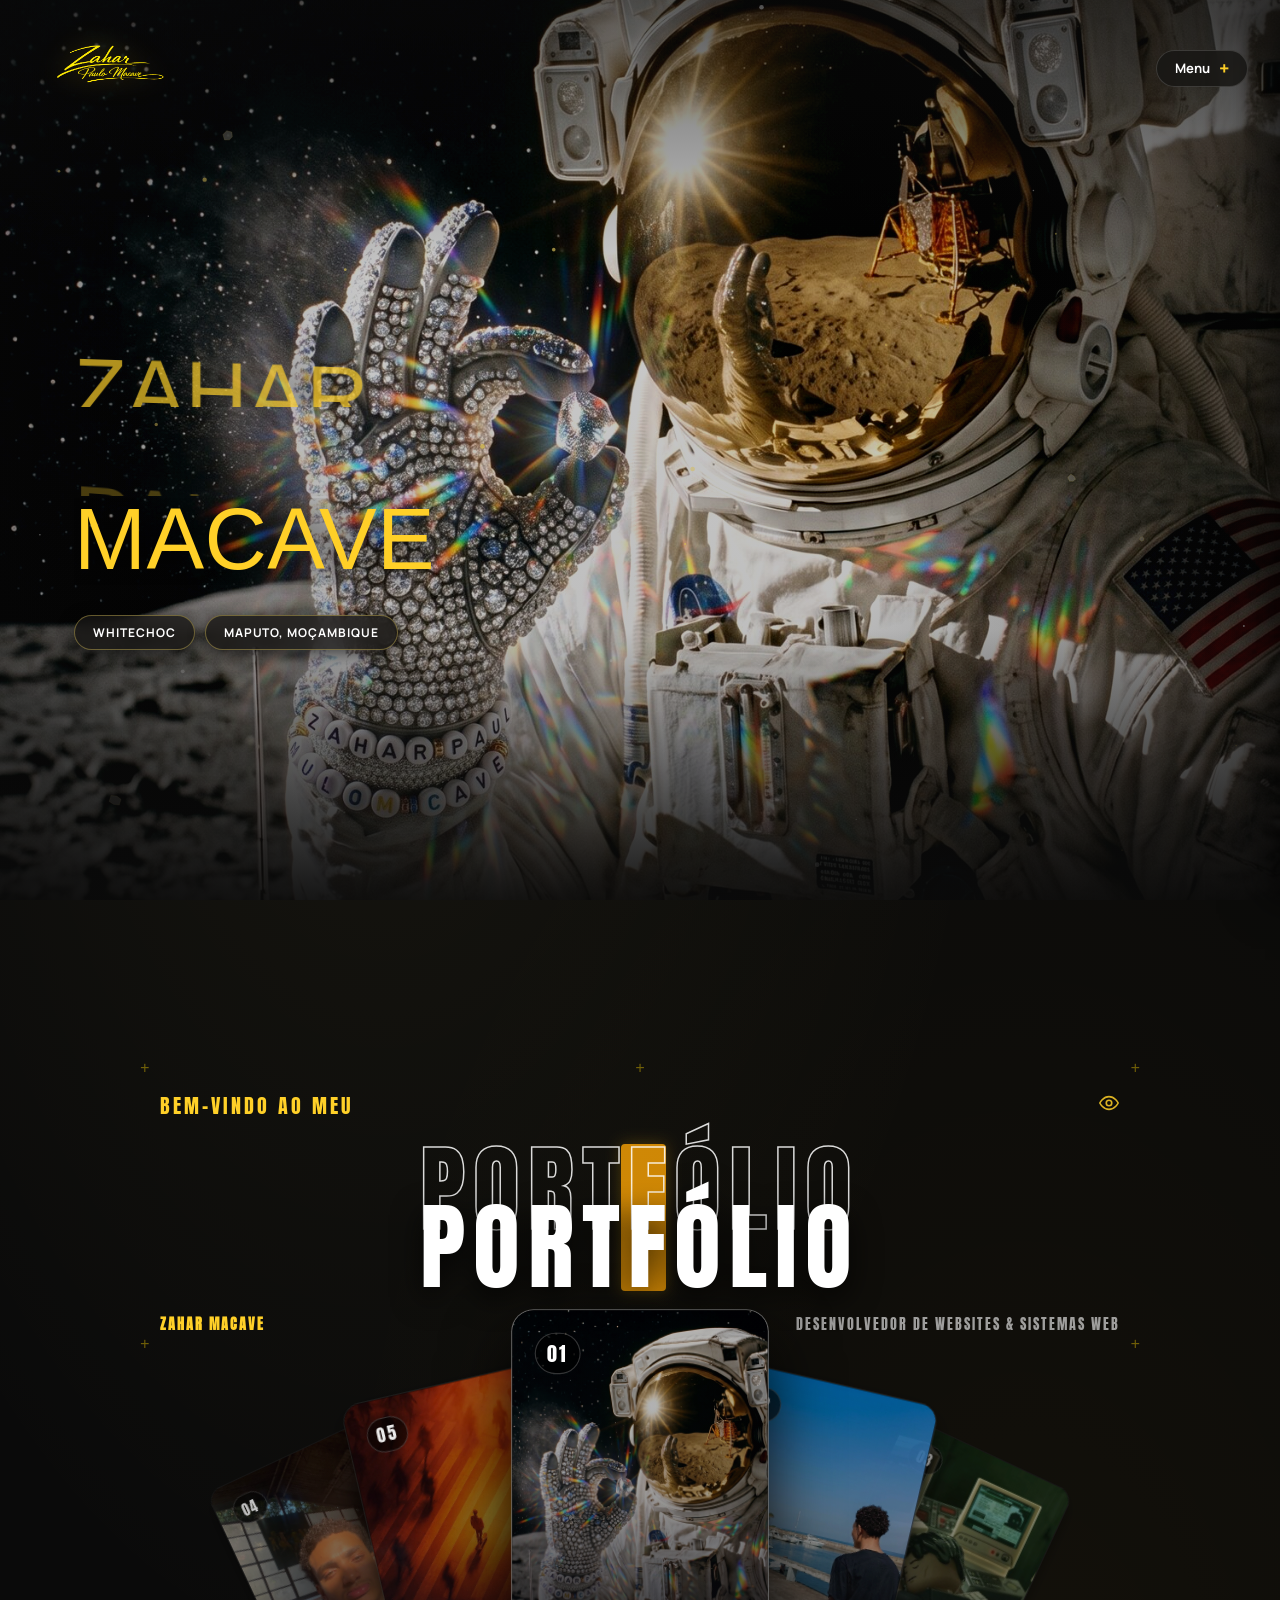
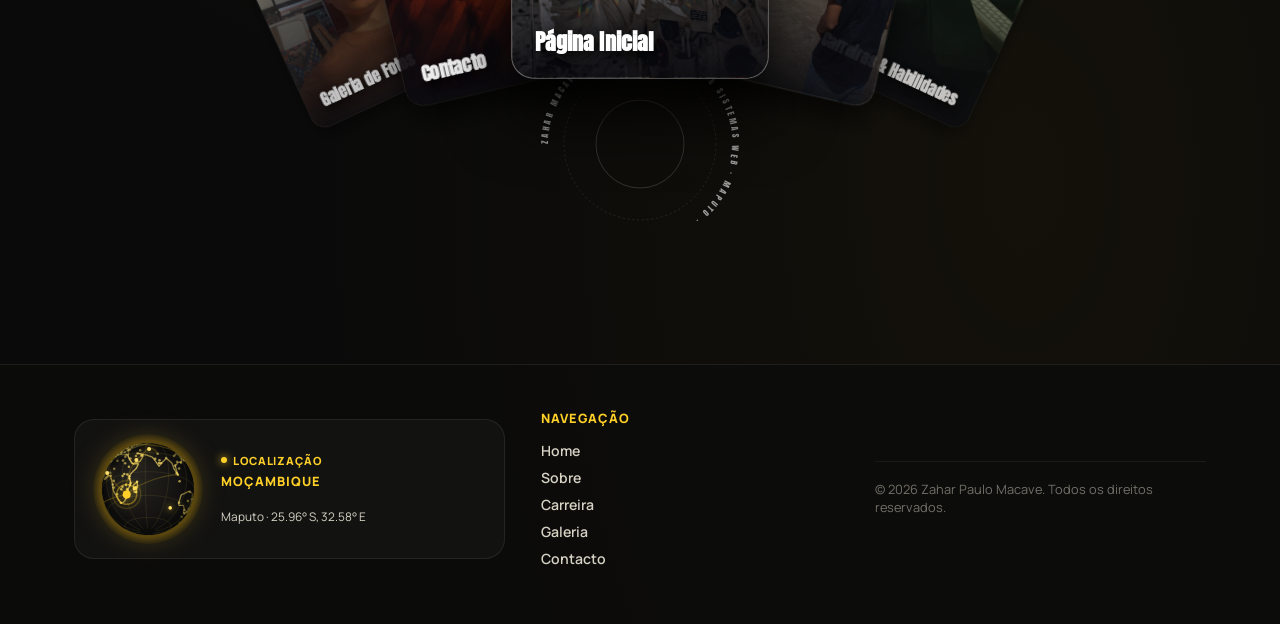
==== commit 7c0cc24e: "Mudanca de bio e e favicon" ====
--- a/index.html
+++ b/index.html
@@ -4,13 +4,17 @@
   <meta charset="UTF-8">
   <meta name="viewport" content="width=device-width, initial-scale=1.0">
   <title data-i18n-title="page.title.home">Zahar Paulo Macave</title>
-  <meta name="description" content="Portfólio de Zahar Paulo Macave — Especialista Linux, ERPNext e Desenvolvedor de Sistemas.">
+  <meta name="description" content="Portfólio de Zahar Paulo Macave — Desenvolvedor Web.">
+  <meta property="og:title" content="Zahar Paulo Macave — Desenvolvedor Web">
+  <meta property="og:description" content="Portfólio de Zahar Paulo Macave — Desenvolvedor Web.">
   
   <!-- Favicons -->
-  <link rel="apple-touch-icon" sizes="180x180" href="assets/signature/favicon_io/apple-touch-icon.png">
+  <link rel="icon" type="image/x-icon" href="favicon.ico">
+  <link rel="icon" type="image/png" sizes="192x192" href="assets/signature/favicon_io/android-chrome-192x192.png">
+  <link rel="icon" type="image/png" sizes="512x512" href="assets/signature/favicon_io/android-chrome-512x512.png">
   <link rel="icon" type="image/png" sizes="32x32" href="assets/signature/favicon_io/favicon-32x32.png">
   <link rel="icon" type="image/png" sizes="16x16" href="assets/signature/favicon_io/favicon-16x16.png">
-  <link rel="shortcut icon" href="assets/signature/favicon_io/favicon.ico">
+  <link rel="apple-touch-icon" sizes="180x180" href="assets/signature/favicon_io/apple-touch-icon.png">
   <link rel="manifest" href="assets/signature/favicon_io/site.webmanifest">
 
   <!-- Google Fonts -->
--- a/assets/css/style.css
+++ b/assets/css/style.css
@@ -36,6 +36,7 @@
 
   html {
     scroll-behavior: smooth;
+    text-rendering: optimizeSpeed;
   }
 
   body {
@@ -50,6 +51,18 @@
     flex-direction: column;
     overflow-x: hidden;
     -webkit-font-smoothing: antialiased;
+    text-rendering: optimizeLegibility;
+  }
+
+  /* Performance Rendering Optimizations */
+  img, iframe, video {
+    max-width: 100%;
+    height: auto;
+  }
+
+  .site-footer, .page-section, .carousel-3d-section {
+    content-visibility: auto;
+    contain-intrinsic-size: 1px 500px;
   }
 
   body.page-about {
